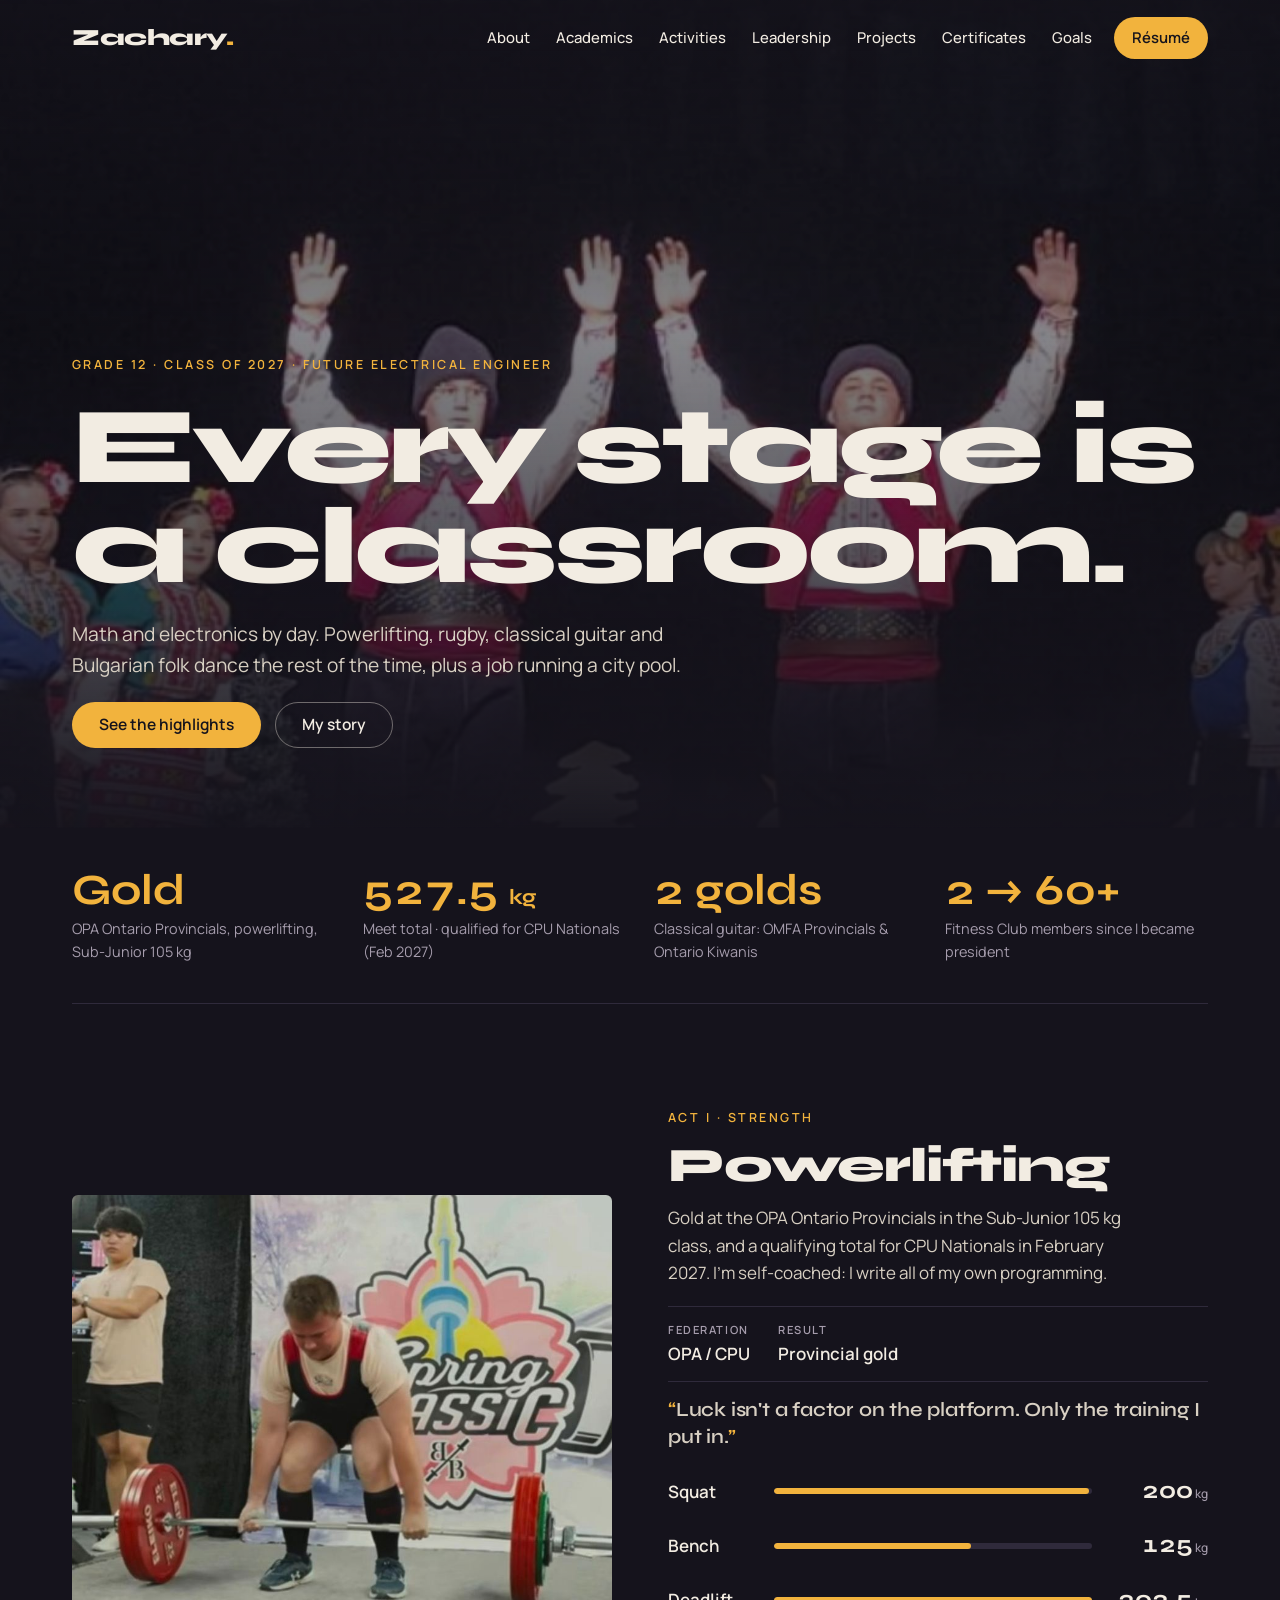
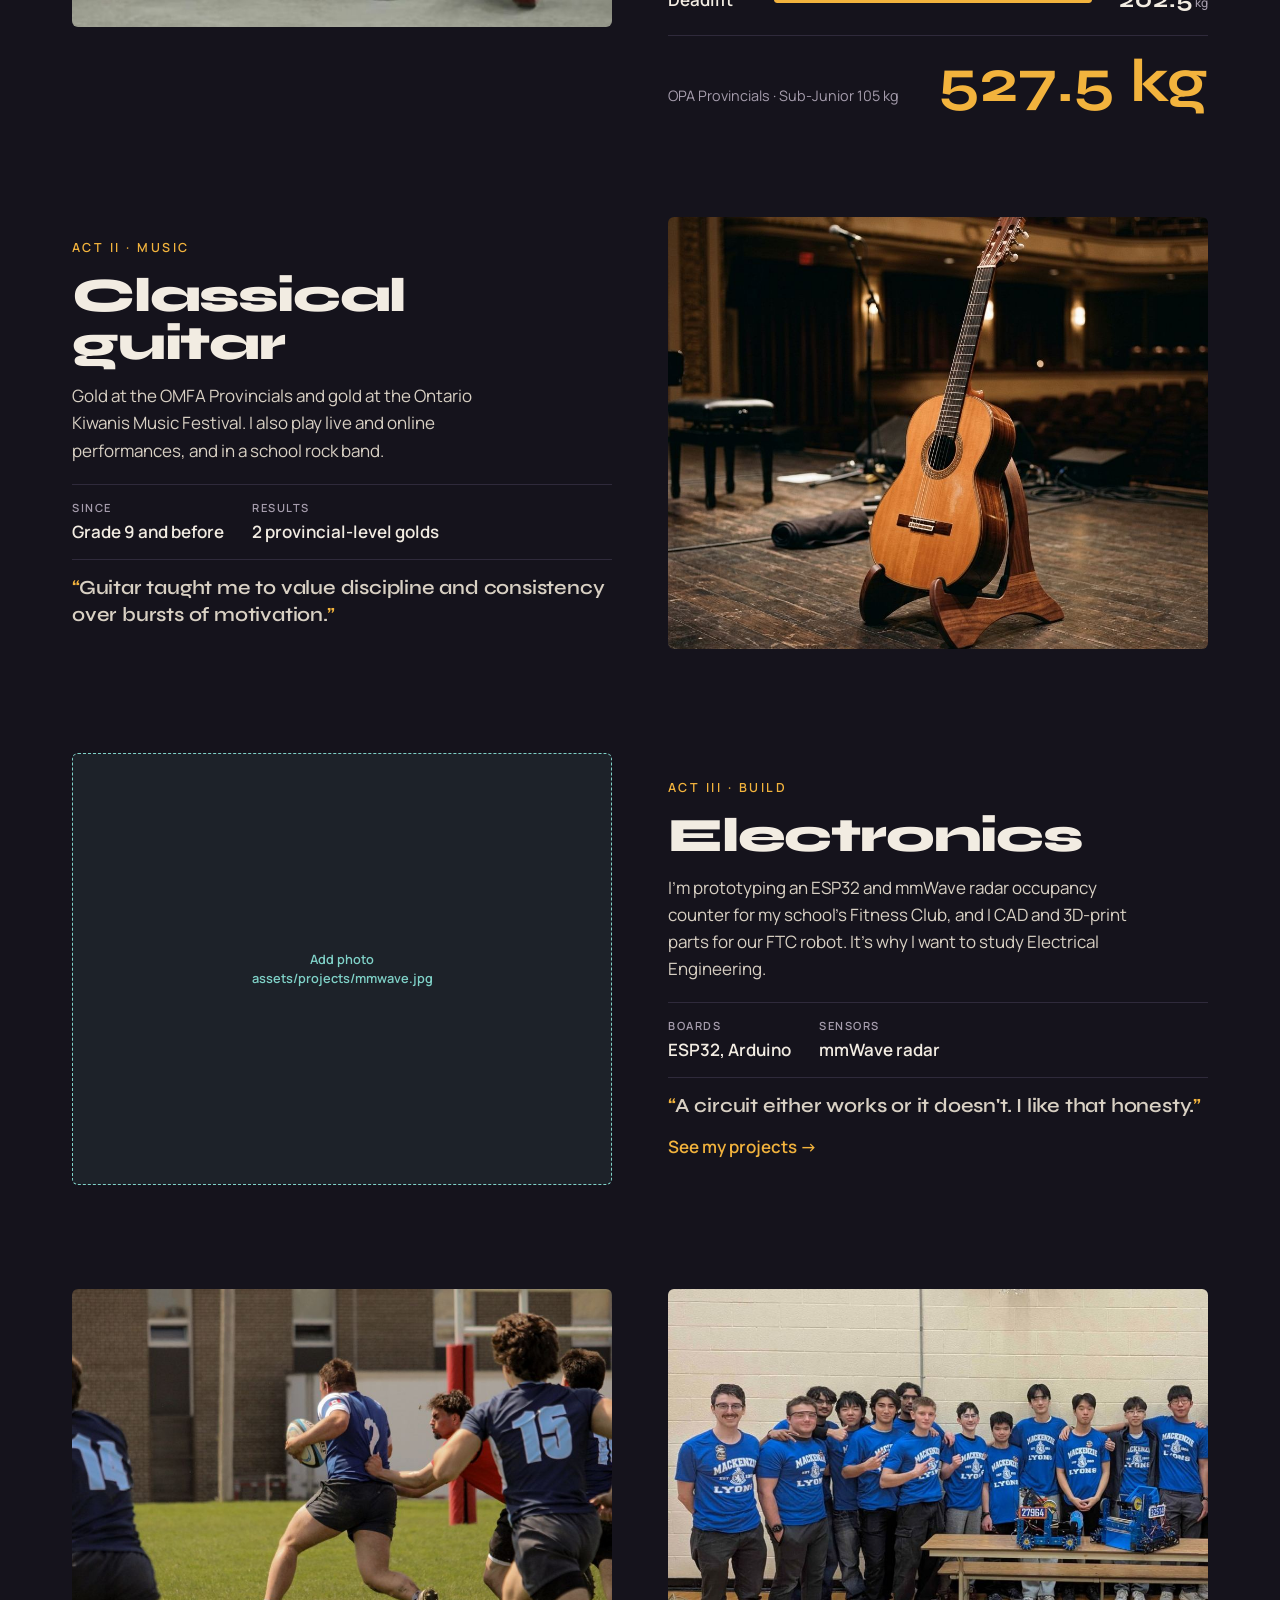
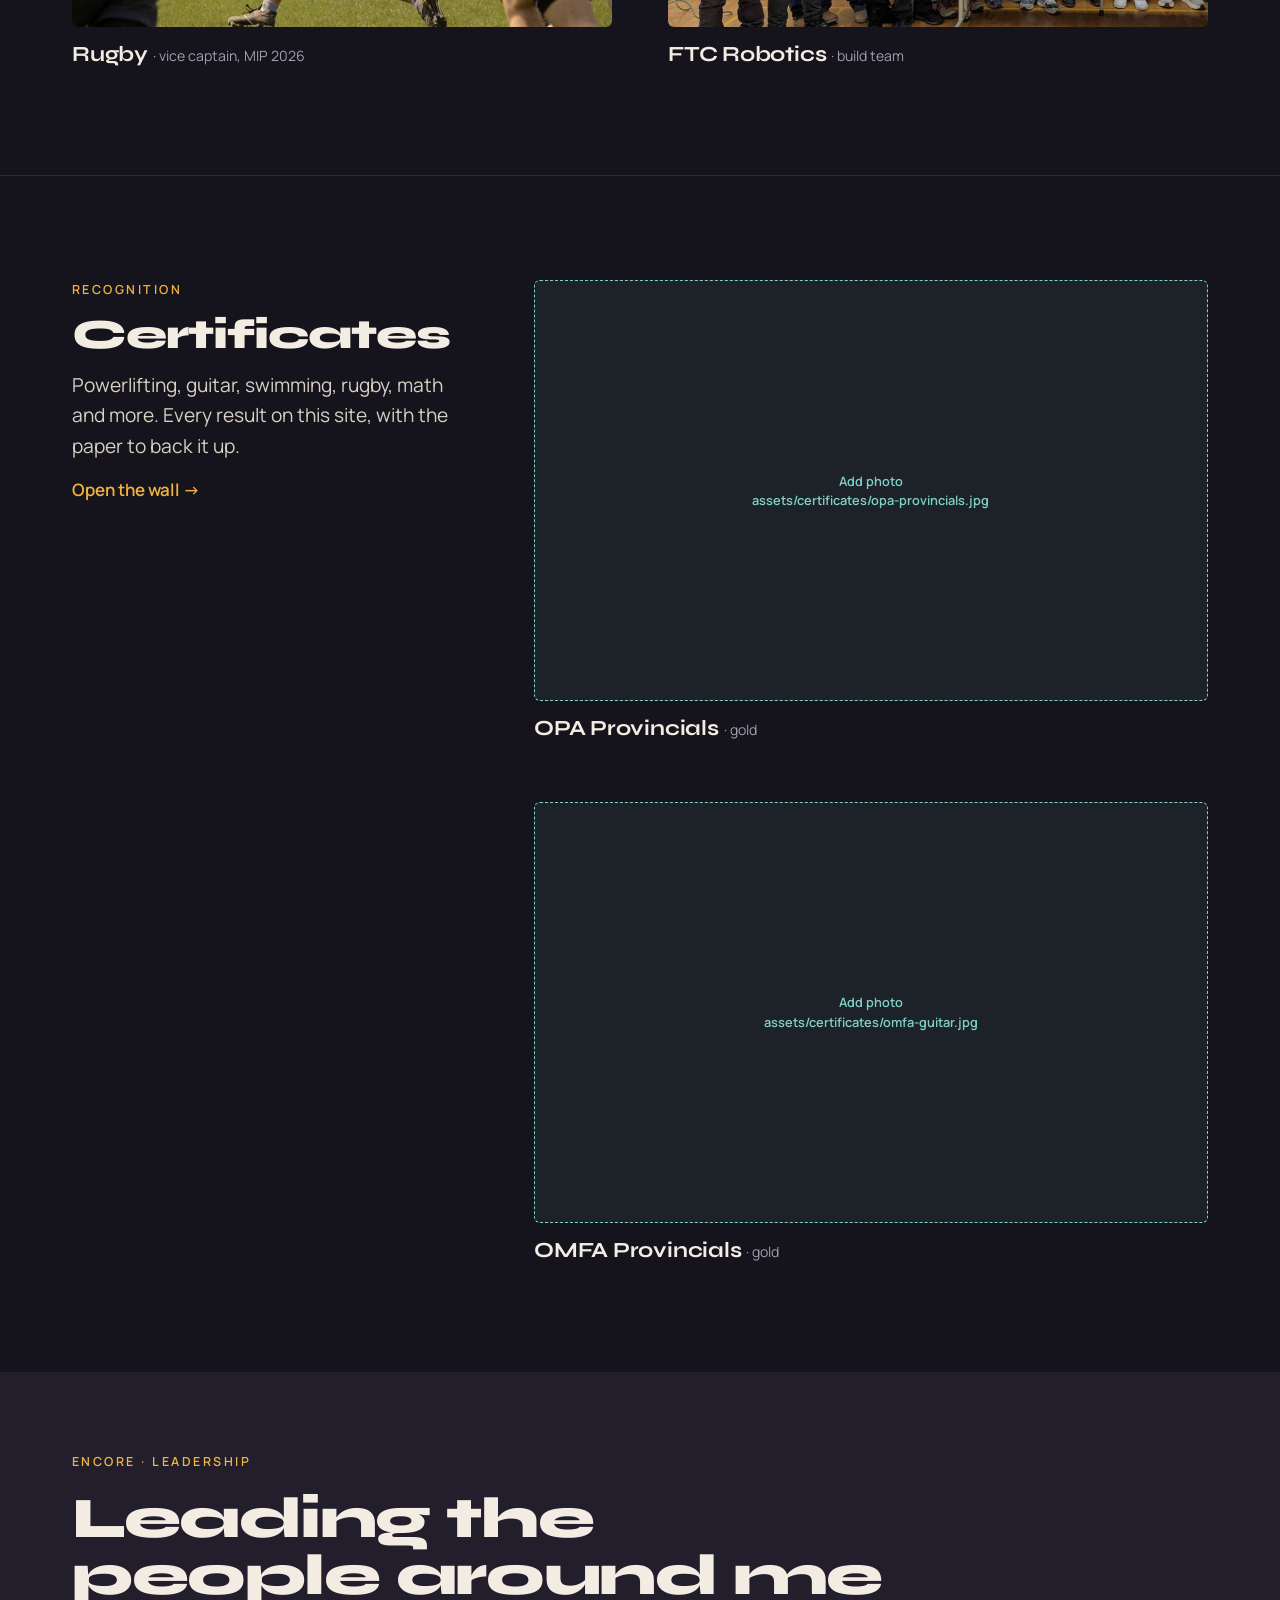
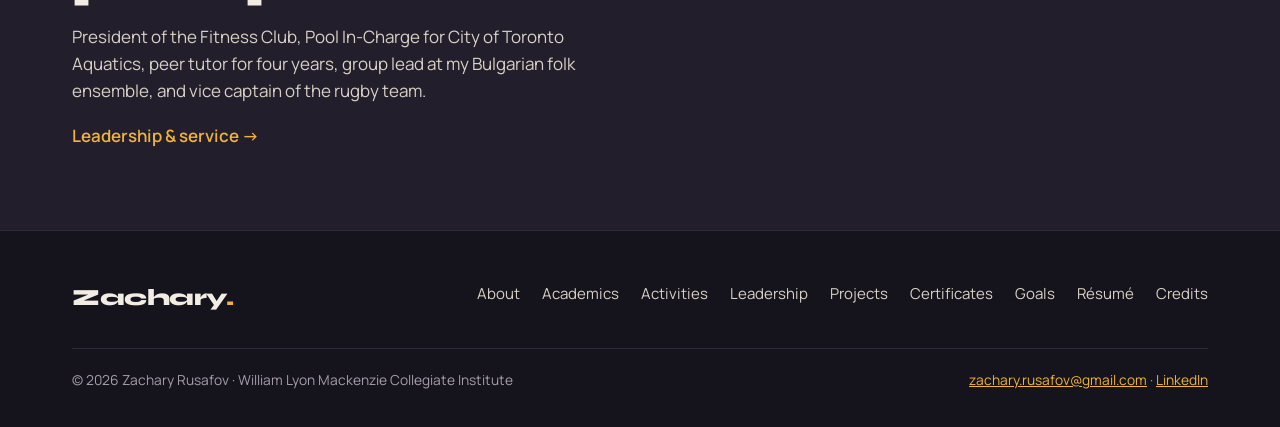
==== index.html @ c76c12f2 "Add name, email and LinkedIn Co-Authored-By: Claude Opus 5.5 <noreply@anthropic.com> Claude-Session:" ====
<!DOCTYPE html>
<html lang="en">
<head>
    <meta charset="UTF-8">
    <meta name="viewport" content="width=device-width, initial-scale=1.0">
    <title>Zachary Rusafov — Portfolio</title>
    <meta name="description" content="Zachary Rusafov: Grade 12 at William Lyon Mackenzie Collegiate Institute, aspiring electrical engineer, provincial powerlifting champion, classical guitarist, Bulgarian folk dancer, rugby vice-captain and Fitness Club president.">
    <meta property="og:title" content="Zachary Rusafov — Portfolio">
    <meta property="og:description" content="Zachary Rusafov: Grade 12 at William Lyon Mackenzie Collegiate Institute, aspiring electrical engineer, provincial powerlifting champion, classical guitarist, Bulgarian folk dancer, rugby vice-captain and Fitness Club president.">
    <meta property="og:image" content="assets/web/dance.jpg">
    <meta name="theme-color" content="#15131c">
    <link rel="icon" href="data:image/svg+xml,%3Csvg xmlns='http://www.w3.org/2000/svg' viewBox='0 0 32 32'%3E%3Crect width='32' height='32' rx='7' fill='%2315131c'/%3E%3Ctext x='16' y='23' font-family='Arial Black,sans-serif' font-size='19' font-weight='900' text-anchor='middle' fill='%23f2b33d'%3EZ%3C/text%3E%3C/svg%3E">
    <link rel="preconnect" href="https://fonts.googleapis.com">
    <link rel="preconnect" href="https://fonts.gstatic.com" crossorigin>
    <link href="https://fonts.googleapis.com/css2?family=Syne:wght@600;700;800&family=Manrope:wght@400;500;600;700&display=swap" rel="stylesheet">
    <link rel="stylesheet" href="style.css">
</head>
<body class="home">
    <a class="skip-link" href="#main">Skip to content</a>

    <header class="site-header">
        <div class="wrap">
            <a href="index.html" class="brand">Zachary<span>.</span></a>
            <button class="menu-btn" type="button" aria-label="Open menu" aria-expanded="false"><span></span></button>
            <nav class="nav" aria-label="Main">
                <a href="about.html">About</a>
                <a href="academics.html">Academics</a>
                <a href="activities.html">Activities</a>
                <a href="service.html">Leadership</a>
                <a href="projects.html">Projects</a>
                <a href="certificates.html">Certificates</a>
                <a href="goals.html">Goals</a>
                <a href="resume.html" class="nav-cta">Résumé</a>
            </nav>
        </div>
    </header>

    <main id="main">
        <section class="stage">
            <img src="assets/web/dance.jpg" alt="Zachary performing Bulgarian folk dance on stage">
            <div class="wrap">
                <span class="kicker">Grade 12 · Class of 2027 · Future electrical engineer</span>
                <h1>Every stage is a classroom.</h1>
                <p class="lede">Math and electronics by day. Powerlifting, rugby, classical guitar and Bulgarian folk dance the rest of the time, plus a job running a city pool.</p>
                <div class="btn-row">
                    <a href="activities.html" class="btn btn-amber">See the highlights</a>
                    <a href="about.html" class="btn btn-line">My story</a>
                </div>
            </div>
        </section>

        <div class="wrap">
            <div class="stats">
                <div class="stat"><b>Gold</b><span>OPA Ontario Provincials, powerlifting, Sub-Junior 105 kg</span></div>
                <div class="stat"><b>527.5 <small>kg</small></b><span>Meet total · qualified for CPU Nationals (Feb 2027)</span></div>
                <div class="stat"><b>2 golds</b><span>Classical guitar: OMFA Provincials &amp; Ontario Kiwanis</span></div>
                <div class="stat"><b>2 → 60+</b><span>Fitness Club members since I became president</span></div>
            </div>
        </div>

        <section class="section">
            <div class="wrap acts">
                <article class="act reveal">
                    <img src="assets/web/powerlifting.jpg" alt="Zachary deadlifting at a powerlifting meet" loading="lazy">
                    <div class="act-text">
                        <span class="kicker">Act I · Strength</span>
                        <h2>Powerlifting</h2>
                        <p>Gold at the OPA Ontario Provincials in the Sub-Junior 105 kg class, and a qualifying total for CPU Nationals in February 2027. I'm self-coached: I write all of my own programming.</p>
                        <dl class="facts"><div><dt>Federation</dt><dd>OPA / CPU</dd></div><div><dt>Result</dt><dd>Provincial gold</dd></div></dl>
                        <p class="quote">Luck isn't a factor on the platform. Only the training I put in.</p>
                        <div class="lifts">
                            <div class="lift"><span>Squat</span><div class="lift-track"><div class="lift-fill" style="--pct:99%"></div></div><b>200<small> kg</small></b></div>
                            <div class="lift"><span>Bench</span><div class="lift-track"><div class="lift-fill" style="--pct:62%"></div></div><b>125<small> kg</small></b></div>
                            <div class="lift"><span>Deadlift</span><div class="lift-track"><div class="lift-fill" style="--pct:100%"></div></div><b>202.5<small> kg</small></b></div>
                            <div class="lift-total"><span class="muted small">OPA Provincials · Sub-Junior 105 kg</span><b>527.5 kg</b></div>
                        </div>
                    </div>
                </article>
                <article class="act flip reveal">
                    <img src="assets/web/music.jpg" alt="Classical guitar under stage lights" loading="lazy">
                    <div class="act-text">
                        <span class="kicker">Act II · Music</span>
                        <h2>Classical guitar</h2>
                        <p>Gold at the OMFA Provincials and gold at the Ontario Kiwanis Music Festival. I also play live and online performances, and in a school rock band.</p>
                        <dl class="facts"><div><dt>Since</dt><dd>Grade 9 and before</dd></div><div><dt>Results</dt><dd>2 provincial-level golds</dd></div></dl>
                        <p class="quote">Guitar taught me to value discipline and consistency over bursts of motivation.</p>
                    </div>
                </article>
                <article class="act reveal">
                    <div class="slot " data-file="assets/projects/mmwave.jpg"><img src="assets/projects/mmwave.jpg" alt="ESP32 and mmWave occupancy counter prototype" loading="lazy" onerror="this.parentNode.classList.add('empty')"></div>
                    <div class="act-text">
                        <span class="kicker">Act III · Build</span>
                        <h2>Electronics</h2>
                        <p>I'm prototyping an ESP32 and mmWave radar occupancy counter for my school's Fitness Club, and I CAD and 3D-print parts for our FTC robot. It's why I want to study Electrical Engineering.</p>
                        <dl class="facts"><div><dt>Boards</dt><dd>ESP32, Arduino</dd></div><div><dt>Sensors</dt><dd>mmWave radar</dd></div></dl>
                        <p class="quote">A circuit either works or it doesn't. I like that honesty.</p>
                        <a class="link-arrow" href="projects.html">See my projects</a>
                    </div>
                </article>
                <div class="grid cols-2 reveal">
                    <a class="tile" href="activities.html#rugby"><img src="assets/web/rugby.jpg" alt="Zachary carrying the ball in a rugby match" loading="lazy"><span class="cap">Rugby <small>· vice captain, MIP 2026</small></span></a>
                    <a class="tile" href="activities.html#robotics"><img src="assets/web/robotics.jpg" alt="The Mackenzie Lyons robotics team" loading="lazy"><span class="cap">FTC Robotics <small>· build team</small></span></a>
                </div>
            </div>
        </section>

        <section class="section ruled">
            <div class="wrap split">
                <div class="head reveal" style="margin:0">
                    <span class="kicker">Recognition</span>
                    <h2>Certificates</h2>
                    <p class="lede">Powerlifting, guitar, swimming, rugby, math and more. Every result on this site, with the paper to back it up.</p>
                    <a class="link-arrow" href="certificates.html">Open the wall</a>
                </div>
                <div class="grid cols-2 reveal">
                    <a class="tile" href="certificates.html"><div class="slot " data-file="assets/certificates/opa-provincials.jpg"><img src="assets/certificates/opa-provincials.jpg" alt="OPA Ontario Provincials gold certificate" loading="lazy" onerror="this.parentNode.classList.add('empty')"></div><span class="cap">OPA Provincials <small>· gold</small></span></a>
                    <a class="tile" href="certificates.html"><div class="slot " data-file="assets/certificates/omfa-guitar.jpg"><img src="assets/certificates/omfa-guitar.jpg" alt="OMFA provincial gold certificate" loading="lazy" onerror="this.parentNode.classList.add('empty')"></div><span class="cap">OMFA Provincials <small>· gold</small></span></a>
                </div>
            </div>
        </section>

        <section class="encore">
            <div class="wrap reveal">
                <span class="kicker">Encore · Leadership</span>
                <h2>Leading the people around me</h2>
                <p>President of the Fitness Club, Pool In-Charge for City of Toronto Aquatics, peer tutor for four years,
                    group lead at my Bulgarian folk ensemble, and vice captain of the rugby team.</p>
                <a class="link-arrow" href="service.html">Leadership &amp; service</a>
            </div>
        </section>

    </main>

    <footer class="site-footer">
        <div class="wrap">
            <div class="foot-top">
                <a href="index.html" class="brand">Zachary<span>.</span></a>
                <ul class="foot-links">
                    <li><a href="about.html">About</a></li>
                    <li><a href="academics.html">Academics</a></li>
                    <li><a href="activities.html">Activities</a></li>
                    <li><a href="service.html">Leadership</a></li>
                    <li><a href="projects.html">Projects</a></li>
                    <li><a href="certificates.html">Certificates</a></li>
                    <li><a href="goals.html">Goals</a></li>
                    <li><a href="resume.html">Résumé</a></li>
                    <li><a href="bibliography.html">Credits</a></li>
                </ul>
            </div>
            <div class="foot-bottom">
                <span>&copy; 2026 Zachary Rusafov · William Lyon Mackenzie Collegiate Institute</span>
                <span><a href="mailto:zachary.rusafov@gmail.com">zachary.rusafov@gmail.com</a> · <a href="https://www.linkedin.com/in/zachary-rusafov/" target="_blank" rel="noopener">LinkedIn</a></span>
            </div>
        </div>
    </footer>

    <script src="script.js"></script>
</body>
</html>
---- style.css ----
/* ==========================================================================
   Zachary — Portfolio · "Stage Light"
   One stylesheet for every page. Colours and fonts live in the first block.
   ========================================================================== */

:root {
    --bg: #15131c;
    --bg-2: #1b1824;
    --panel: #221e2c;
    --line: #2f2a3b;
    --fg: #f2ece2;
    --fg-2: #d8d0c3;
    --muted: #a69dad;
    --amber: #f2b33d;
    --amber-hi: #ffd27a;
    --todo: #7fd1c7;            /* placeholders: a colour the design never uses elsewhere */
    --todo-bg: rgba(127, 209, 199, .08);

    --display: 'Syne', 'Arial Black', system-ui, sans-serif;
    --body: 'Manrope', system-ui, -apple-system, 'Segoe UI', sans-serif;

    --wrap: 1200px;
    --gutter: clamp(16px, 4vw, 32px);
    --radius: 6px;
    color-scheme: dark;
}

/* ---------- Base ---------- */
*, *::before, *::after { box-sizing: border-box; }
* { margin: 0; }
html { scroll-behavior: smooth; scroll-padding-top: 90px; -webkit-text-size-adjust: 100%; }
body {
    font-family: var(--body);
    font-size: 17px;
    line-height: 1.6;
    color: var(--fg);
    background: var(--bg);
    overflow-x: hidden;
    -webkit-font-smoothing: antialiased;
}
img { max-width: 100%; display: block; }
a { color: var(--amber); }
a:hover { color: var(--amber-hi); }
p + p { margin-top: 1em; }
strong { font-weight: 600; color: var(--fg); }
::selection { background: var(--amber); color: var(--bg); }
:focus-visible { outline: 2px solid var(--amber); outline-offset: 3px; border-radius: 4px; }

.skip-link { position: absolute; left: -999px; top: 8px; z-index: 100; background: var(--amber); color: var(--bg); padding: 8px 14px; border-radius: 999px; }
.skip-link:focus { left: 8px; }

/* ---------- Type ---------- */
h1, h2, h3 { font-family: var(--display); font-weight: 800; line-height: 1; letter-spacing: -0.025em; text-wrap: balance; }
h1 { font-size: clamp(3.2rem, 8.5vw, 7.6rem); line-height: .92; letter-spacing: -0.035em; }
h2 { font-size: clamp(1.9rem, 3.4vw, 2.6rem); }
h3 { font-size: clamp(1.6rem, 2.6vw, 2rem); }
h4 { font-size: 1.05rem; font-weight: 600; }

.kicker { font-size: .78rem; font-weight: 600; letter-spacing: .2em; text-transform: uppercase; color: var(--amber); }
.lede { font-size: clamp(1.08rem, 1.5vw, 1.22rem); color: var(--fg-2); max-width: 54ch; }
.muted { color: var(--muted); }
.small { font-size: .9rem; }

/* ---------- Layout ---------- */
.wrap { max-width: var(--wrap); margin: 0 auto; padding-left: var(--gutter); padding-right: var(--gutter); }
.section { padding-block: clamp(64px, 9vw, 104px); }
.section.alt { background: var(--panel); }
.section.ruled { border-top: 1px solid var(--line); }
.head { display: grid; gap: 14px; margin-bottom: clamp(32px, 5vw, 52px); max-width: 760px; }
.grid { display: grid; gap: 24px; }
.cols-2 { grid-template-columns: repeat(auto-fit, minmax(min(100%, 320px), 1fr)); gap: clamp(32px, 5vw, 56px); }
.cols-3 { grid-template-columns: repeat(auto-fit, minmax(min(100%, 260px), 1fr)); }
.cols-4 { grid-template-columns: repeat(auto-fit, minmax(min(100%, 220px), 1fr)); }
.grid > *, .split > * { min-width: 0; }
.split { display: grid; grid-template-columns: 4fr 7fr; gap: clamp(32px, 6vw, 80px); align-items: start; }
.sticky { position: sticky; top: 110px; }
@media (max-width: 860px) {
    .split { grid-template-columns: 1fr; }
    .sticky { position: static; }
}

/* ---------- Header ---------- */
.site-header { position: sticky; top: 0; z-index: 50; background: rgba(21, 19, 28, .82); backdrop-filter: blur(14px); -webkit-backdrop-filter: blur(14px); border-bottom: 1px solid transparent; transition: border-color .3s, background .3s; }
.site-header.scrolled { border-bottom-color: var(--line); }
.home .site-header { position: fixed; left: 0; right: 0; background: transparent; backdrop-filter: none; -webkit-backdrop-filter: none; }
.home .site-header.scrolled { background: rgba(21, 19, 28, .9); backdrop-filter: blur(14px); -webkit-backdrop-filter: blur(14px); }
.site-header .wrap { display: flex; align-items: center; justify-content: space-between; height: 76px; gap: 24px; }
.brand { font-family: var(--display); font-weight: 800; font-size: 1.45rem; color: var(--fg); text-decoration: none; letter-spacing: -0.02em; }
.brand span { color: var(--amber); }
.brand:hover { color: var(--fg); }

.nav { display: flex; align-items: center; gap: 2px; }
.nav a { color: var(--fg); text-decoration: none; font-size: .93rem; font-weight: 500; padding: 8px 12px; border-radius: 999px; transition: color .2s, background .2s; }
.nav a:hover { color: var(--amber-hi); }
.nav a.active { color: var(--amber); }
.nav a.nav-cta { background: var(--amber); color: var(--bg); font-weight: 600; margin-left: 8px; padding: 9px 18px; }
.nav a.nav-cta:hover { background: var(--amber-hi); color: var(--bg); }

.menu-btn { display: none; width: 44px; height: 44px; border-radius: 50%; border: 1px solid var(--line); background: var(--panel); color: var(--fg); cursor: pointer; align-items: center; justify-content: center; }
.menu-btn span, .menu-btn span::before, .menu-btn span::after { display: block; width: 18px; height: 1.5px; background: currentColor; position: relative; transition: transform .25s, background .25s; }
.menu-btn span::before, .menu-btn span::after { content: ''; position: absolute; left: 0; }
.menu-btn span::before { top: -6px; }
.menu-btn span::after { top: 6px; }
.menu-open .menu-btn span { background: transparent; }
.menu-open .menu-btn span::before { transform: translateY(6px) rotate(45deg); }
.menu-open .menu-btn span::after { transform: translateY(-6px) rotate(-45deg); }

@media (max-width: 1060px) {
    .menu-btn { display: inline-flex; }
    .nav { position: fixed; inset: 76px 0 auto 0; flex-direction: column; align-items: stretch; gap: 2px; background: var(--bg); border-bottom: 1px solid var(--line); padding: 12px var(--gutter) 22px; opacity: 0; transform: translateY(-8px); pointer-events: none; transition: opacity .2s, transform .2s; }
    .menu-open .nav { opacity: 1; transform: none; pointer-events: auto; }
    .nav a { padding: 12px 14px; font-size: 1.05rem; }
    .nav a.nav-cta { margin: 10px 0 0; text-align: center; }
}

/* ---------- Buttons ---------- */
.btn { display: inline-flex; align-items: center; gap: .5em; padding: 14px 26px; border-radius: 999px; font: 600 .97rem/1 var(--body); text-decoration: none; cursor: pointer; border: 1px solid transparent; transition: background .2s, color .2s, border-color .2s, transform .2s; }
.btn:hover { transform: translateY(-2px); }
.btn-amber { background: var(--amber); color: var(--bg); }
.btn-amber:hover { background: var(--amber-hi); color: var(--bg); }
.btn-line { border-color: rgba(242, 236, 226, .4); color: var(--fg); background: transparent; }
.btn-line:hover { border-color: var(--fg); color: var(--fg); }
.btn-row { display: flex; flex-wrap: wrap; gap: 14px; }
.link-arrow { font-weight: 600; text-decoration: none; }
.link-arrow::after { content: ' →'; transition: margin .2s; }
.link-arrow:hover::after { margin-left: 4px; }

/* ---------- Hero (home: full-bleed photo) ---------- */
.stage { position: relative; min-height: min(92vh, 860px); display: flex; overflow: hidden; isolation: isolate; }
.stage > img { position: absolute; inset: 0; width: 100%; height: 100%; object-fit: cover; object-position: center 30%; opacity: .55; z-index: -2; animation: lights-up 2.2s ease-out both; }
.stage::after { content: ''; position: absolute; inset: 0; z-index: -1; background: linear-gradient(180deg, rgba(21,19,28,.65) 0%, rgba(21,19,28,.1) 40%, rgba(21,19,28,.97) 100%); }
.stage .wrap { margin-top: auto; width: 100%; padding-bottom: clamp(48px, 8vw, 80px); padding-top: 140px; display: grid; gap: 22px; }
.stage h1 { max-width: 11ch; }
@keyframes lights-up { from { opacity: 0; transform: scale(1.04); } to { opacity: .55; transform: none; } }

/* ---------- Page banner (inner pages) ---------- */
.banner { position: relative; overflow: hidden; isolation: isolate; border-bottom: 1px solid var(--line); }
.banner > img { position: absolute; inset: 0; width: 100%; height: 100%; object-fit: cover; opacity: .32; z-index: -2; }
.banner::after { content: ''; position: absolute; inset: 0; z-index: -1; background: linear-gradient(180deg, rgba(21,19,28,.4), rgba(21,19,28,.96)); }
.banner .wrap { padding-block: clamp(80px, 12vw, 150px) clamp(44px, 6vw, 64px); display: grid; gap: 18px; }
.banner h1 { font-size: clamp(3rem, 7vw, 5.8rem); max-width: 14ch; }

/* ---------- Stats ---------- */
.stats { display: grid; grid-template-columns: repeat(auto-fit, minmax(min(100%, 210px), 1fr)); gap: 28px; padding-block: 40px; border-bottom: 1px solid var(--line); }
.stat { display: grid; gap: 4px; align-content: start; }
.stat b { font-family: var(--display); font-weight: 700; font-size: clamp(2.2rem, 3.6vw, 2.7rem); line-height: 1.05; color: var(--amber); font-variant-numeric: tabular-nums; }
.stat b small { font-size: .5em; }
.stat span { font-size: .9rem; color: var(--muted); }

/* ---------- Acts: alternating photo + text ---------- */
.acts { display: grid; gap: clamp(64px, 9vw, 104px); }
.act { display: grid; grid-template-columns: repeat(auto-fit, minmax(min(100%, 320px), 1fr)); gap: clamp(28px, 5vw, 56px); align-items: center; }
.act > * { min-width: 0; }
.act.flip > :first-child { order: 2; }
@media (max-width: 720px) { .act.flip > :first-child { order: 0; } }
.act img { width: 100%; aspect-ratio: 5 / 4; object-fit: cover; border-radius: var(--radius); }
.act-text { display: grid; gap: 14px; }
.act-text h2 { font-size: clamp(2rem, 3.8vw, 3rem); }
.act-text p { color: var(--fg-2); max-width: 46ch; }

.facts { display: flex; flex-wrap: wrap; gap: 8px 28px; padding-block: 14px; border-top: 1px solid var(--line); border-bottom: 1px solid var(--line); margin-top: 6px; }
.facts div { display: grid; gap: 1px; }
.facts dt { font-size: .7rem; font-weight: 600; letter-spacing: .14em; text-transform: uppercase; color: var(--muted); }
.facts dd { margin: 0; font-weight: 600; }
.quote { font-family: var(--display); font-weight: 600; font-size: 1.25rem; line-height: 1.35; color: var(--fg); letter-spacing: -0.01em; }
.quote::before { content: '“'; color: var(--amber); }
.quote::after { content: '”'; color: var(--amber); }

/* ---------- Photo tiles ---------- */
.tile { margin: 0; display: grid; gap: 10px; text-decoration: none; color: var(--fg); }
.tile img { width: 100%; aspect-ratio: 16 / 10; object-fit: cover; border-radius: var(--radius); transition: transform .5s ease, opacity .3s; }
.tile:hover img { opacity: .85; }
.tile figcaption, .tile .cap { font-family: var(--display); font-weight: 700; font-size: 1.35rem; letter-spacing: -0.01em; }
.tile .cap small, .tile figcaption small { font-family: var(--body); font-weight: 400; font-size: .88rem; color: var(--muted); letter-spacing: 0; }

/* ---------- Cards / panels ---------- */
.card { background: var(--bg-2); border: 1px solid var(--line); border-radius: 10px; padding: 28px; display: grid; gap: 12px; align-content: start; }
.alt .card { background: var(--bg); }
.card p { color: var(--fg-2); }
.card h3 { font-size: 1.6rem; }
a.card { text-decoration: none; color: var(--fg); transition: border-color .25s, transform .25s; }
a.card:hover { border-color: var(--amber); transform: translateY(-3px); }

/* ---------- Lists ---------- */
.rows { list-style: none; padding: 0; border-top: 1px solid var(--line); }
.rows li { display: grid; grid-template-columns: 1fr auto; gap: 6px 24px; padding: 22px 0; border-bottom: 1px solid var(--line); }
.rows h4 { font-family: var(--display); font-weight: 700; font-size: 1.3rem; letter-spacing: -0.01em; }
.rows p { color: var(--fg-2); font-size: .97rem; grid-column: 1; }
.rows .tag { font-size: .72rem; font-weight: 600; letter-spacing: .14em; text-transform: uppercase; color: var(--amber); white-space: nowrap; padding-top: 6px; grid-row: 1; grid-column: 2; }
@media (max-width: 560px) { .rows li { grid-template-columns: 1fr; } .rows .tag { grid-column: 1; grid-row: auto; padding-top: 0; } }

.timeline { list-style: none; padding: 0; display: grid; gap: 34px; border-left: 1px solid var(--line); }
.timeline li { position: relative; padding-left: 30px; display: grid; gap: 4px; }
.timeline li::before { content: ''; position: absolute; left: -6px; top: 7px; width: 11px; height: 11px; border-radius: 50%; background: var(--amber); box-shadow: 0 0 0 5px rgba(242, 179, 61, .15); }
.timeline h4 { font-family: var(--display); font-weight: 700; font-size: 1.45rem; letter-spacing: -0.01em; }
.timeline p { color: var(--fg-2); }

.values { display: grid; grid-template-columns: repeat(auto-fit, minmax(min(100%, 280px), 1fr)); border-top: 1px solid var(--line); }
.value { padding: 28px 28px 28px 0; border-bottom: 1px solid var(--line); display: grid; gap: 8px; }
.value h3 { font-size: 1.7rem; color: var(--amber); }
.value p { color: var(--fg-2); font-size: .98rem; }

/* ---------- Powerlifting bars ---------- */
.lifts { display: grid; gap: 16px; margin-top: 8px; }
.lift { display: grid; grid-template-columns: 90px 1fr 100px; gap: 16px; align-items: center; }
.lift span:first-child { font-weight: 600; }
.lift-track { height: 6px; background: var(--line); border-radius: 999px; overflow: hidden; }
.lift-fill { height: 100%; background: var(--amber); border-radius: inherit; width: var(--pct); transform-origin: left; animation: fill 1.6s cubic-bezier(.2, .8, .2, 1) both; animation-delay: .3s; }
@keyframes fill { from { transform: scaleX(0); } to { transform: scaleX(1); } }
.lift b { font-family: var(--display); font-size: 1.5rem; text-align: right; font-variant-numeric: tabular-nums; }
.lift b small { font-family: var(--body); font-size: .75rem; color: var(--muted); font-weight: 500; }
.lift-total { display: flex; justify-content: space-between; align-items: baseline; flex-wrap: wrap; gap: 8px; padding-top: 16px; border-top: 1px solid var(--line); }
.lift-total b { font-family: var(--display); font-size: clamp(2.8rem, 6vw, 3.8rem); color: var(--amber); line-height: 1; }
@media (max-width: 480px) { .lift { grid-template-columns: 70px 1fr 80px; } .lift b { font-size: 1.2rem; } }

/* ---------- Tables ---------- */
.table-wrap { overflow-x: auto; border: 1px solid var(--line); border-radius: 10px; }
table { width: 100%; border-collapse: collapse; font-size: .96rem; }
th, td { text-align: left; padding: 15px 18px; border-bottom: 1px solid var(--line); vertical-align: top; }
th { font-size: .7rem; letter-spacing: .14em; text-transform: uppercase; color: var(--muted); font-weight: 600; background: var(--bg-2); }
tr:last-child td { border-bottom: 0; }
td.num { white-space: nowrap; font-variant-numeric: tabular-nums; }
tfoot td { font-weight: 600; background: var(--bg-2); }

/* ---------- Photo slots: show a placeholder until the photo file exists ---------- */
.slot { position: relative; border-radius: var(--radius); overflow: hidden; background: var(--bg-2); }
.slot img { width: 100%; height: 100%; object-fit: cover; }
.slot.empty { border: 1.5px dashed var(--todo); background: var(--todo-bg); display: grid; place-items: center; text-align: center; padding: 18px; }
.slot.empty img { display: none; }
.slot.empty::after { content: 'Add photo\A' attr(data-file); white-space: pre-line; font-size: .8rem; line-height: 1.5; color: var(--todo); font-weight: 600; word-break: break-all; }

/* ---------- Certificates ---------- */
.filters { display: flex; flex-wrap: wrap; gap: 8px; margin-bottom: 32px; }
.filters button { font: 600 .9rem var(--body); color: var(--fg-2); background: transparent; border: 1px solid var(--line); border-radius: 999px; padding: 10px 18px; cursor: pointer; min-height: 44px; transition: border-color .2s, color .2s, background .2s; }
.filters button:hover { border-color: var(--fg-2); color: var(--fg); }
.filters button[aria-pressed="true"] { background: var(--amber); border-color: var(--amber); color: var(--bg); }
.certs { display: grid; grid-template-columns: repeat(auto-fill, minmax(min(100%, 250px), 1fr)); gap: 24px; }
.cert { margin: 0; display: grid; gap: 12px; align-content: start; }
.cert[hidden] { display: none; }
.cert .slot { aspect-ratio: 4 / 3; }
.cert button.view { all: unset; display: block; cursor: zoom-in; border-radius: var(--radius); }
.cert button.view:focus-visible { outline: 2px solid var(--amber); outline-offset: 3px; }
.cert .slot.empty + * , .cert .empty { cursor: default; }
.cert figcaption { display: grid; gap: 2px; }
.cert .cat { font-size: .7rem; font-weight: 600; letter-spacing: .14em; text-transform: uppercase; color: var(--amber); }
.cert h3 { font-size: 1.2rem; letter-spacing: -0.01em; line-height: 1.2; }
.cert p { font-size: .9rem; color: var(--muted); }

.lightbox { border: 0; padding: 0; background: transparent; max-width: min(92vw, 1100px); max-height: 90vh; }
.lightbox::backdrop { background: rgba(10, 9, 14, .88); }
.lightbox img { max-height: 82vh; width: auto; margin: 0 auto; border-radius: var(--radius); }
.lightbox p { text-align: center; color: var(--fg); padding-top: 12px; }
.lightbox .close { position: fixed; top: 16px; right: 16px; width: 48px; height: 48px; border-radius: 50%; border: 1px solid var(--line); background: var(--panel); color: var(--fg); font-size: 1.4rem; cursor: pointer; }

/* ---------- Projects ---------- */
.project { display: grid; grid-template-columns: repeat(auto-fit, minmax(min(100%, 320px), 1fr)); gap: clamp(28px, 5vw, 56px); align-items: center; }
.project + .project { margin-top: clamp(56px, 8vw, 88px); }
.project .slot { aspect-ratio: 5 / 4; }
.chips { display: flex; flex-wrap: wrap; gap: 8px; }
.chip { font-size: .8rem; font-weight: 600; padding: 6px 12px; border-radius: 999px; border: 1px solid var(--line); color: var(--fg-2); }

/* ---------- Encore band ---------- */
.encore { background: var(--panel); }
.encore .wrap { padding-block: clamp(56px, 8vw, 80px); display: grid; gap: 18px; justify-items: start; }
.encore h2 { max-width: 16ch; font-size: clamp(2.4rem, 5vw, 3.6rem); }
.encore p { color: var(--fg-2); max-width: 56ch; }

/* ---------- Placeholders (to fill in before sending) ---------- */
.todo { color: var(--todo); background: var(--todo-bg); border: 1px dashed var(--todo); border-radius: 6px; padding: 0 6px; font-style: normal; }
div.todo, p.todo { display: block; padding: 14px 16px; }
p.todo::before, div.todo::before { content: 'TO FILL IN: '; font-weight: 700; font-size: .72rem; letter-spacing: .1em; }

/* ---------- Footer ---------- */
.site-footer { border-top: 1px solid var(--line); }
.site-footer .wrap { padding-block: 48px 36px; display: grid; gap: 32px; }
.foot-top { display: flex; flex-wrap: wrap; justify-content: space-between; gap: 28px; }
.foot-links { display: flex; flex-wrap: wrap; gap: 8px 22px; list-style: none; padding: 0; }
.foot-links a { color: var(--fg-2); text-decoration: none; font-size: .94rem; }
.foot-links a:hover { color: var(--amber); }
.foot-bottom { display: flex; flex-wrap: wrap; justify-content: space-between; gap: 12px; font-size: .86rem; color: var(--muted); padding-top: 20px; border-top: 1px solid var(--line); }

/* ---------- Résumé ---------- */
.resume { background: var(--bg-2); border: 1px solid var(--line); border-radius: 10px; padding: clamp(28px, 6vw, 60px); max-width: 880px; margin: 0 auto; }
.resume header { display: flex; flex-wrap: wrap; justify-content: space-between; align-items: end; gap: 16px; padding-bottom: 18px; border-bottom: 2px solid var(--amber); }
.resume header h1 { font-size: clamp(2.4rem, 6vw, 3.4rem); }
.resume section { display: grid; grid-template-columns: 150px 1fr; gap: 20px; padding-block: 18px; border-bottom: 1px solid var(--line); }
.resume section:last-child { border-bottom: 0; }
.resume h2 { font-family: var(--body); font-size: .72rem; font-weight: 700; letter-spacing: .16em; text-transform: uppercase; color: var(--amber); padding-top: 4px; }
.resume .item + .item { margin-top: 12px; }
.resume .item-head { display: flex; flex-wrap: wrap; justify-content: space-between; gap: 4px 12px; }
.resume .item-head span { color: var(--muted); font-size: .88rem; }
.resume .item p { color: var(--fg-2); font-size: .94rem; }
@media (max-width: 620px) { .resume section { grid-template-columns: 1fr; gap: 6px; } }

/* ---------- Scroll reveal (content is visible without JS) ---------- */
.js .reveal { opacity: 0; transform: translateY(20px); transition: opacity .9s ease, transform .9s cubic-bezier(.2, .8, .2, 1); }
.js .reveal.in { opacity: 1; transform: none; }

@media (prefers-reduced-motion: reduce) {
    html { scroll-behavior: auto; }
    *, *::before, *::after { animation: none !important; transition: none !important; }
    .js .reveal { opacity: 1; transform: none; }
    .stage > img { opacity: .55; }
}

/* ---------- Print (for the résumé) ---------- */
@media print {
    :root { --bg: #fff; --bg-2: #fff; --panel: #fff; --line: #ccc; --fg: #000; --fg-2: #222; --muted: #555; --amber: #8a5a00; --todo: #000; --todo-bg: none; }
    body { font-size: 11pt; }
    .site-header, .site-footer, .no-print { display: none !important; }
    .section { padding: 0; }
    .resume { border: 0; padding: 0; max-width: none; }
    .resume section { break-inside: avoid; padding-block: 10px; }
    .js .reveal { opacity: 1; transform: none; }
    .todo { border: 0; }
}

/* Photo slots inside tiles and acts take the same shape as photos */
.tile .slot { aspect-ratio: 16 / 10; }
.act .slot { aspect-ratio: 5 / 4; }

/* Keep long headings inside narrow screens */

.banner .wrap > *, .stage .wrap > *, .head > * { min-width: 0; }
@media (max-width: 480px) {
    h1, .banner h1 { font-size: 2.35rem; }
    h2, .act-text h2, .encore h2 { font-size: 1.8rem; }
    h3 { font-size: 1.4rem; }
}
.card .slot { aspect-ratio: 16 / 10; }
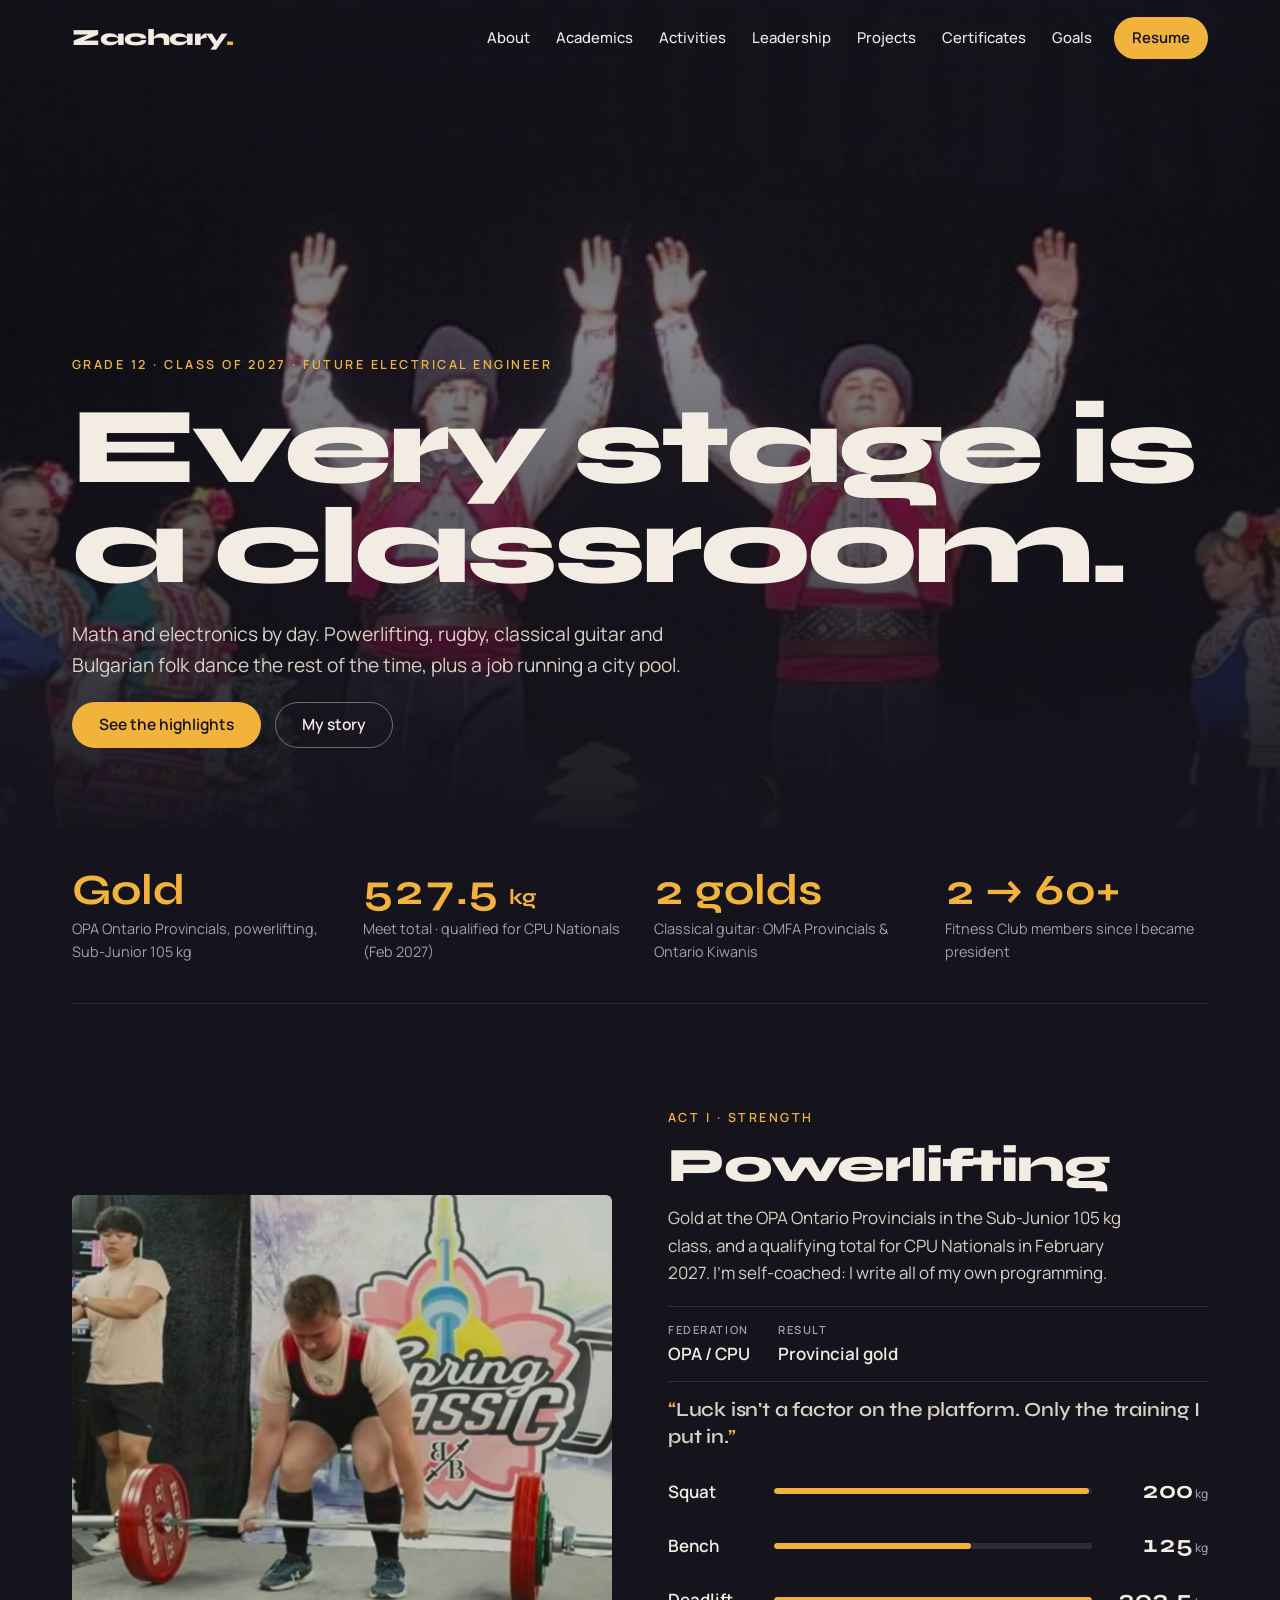
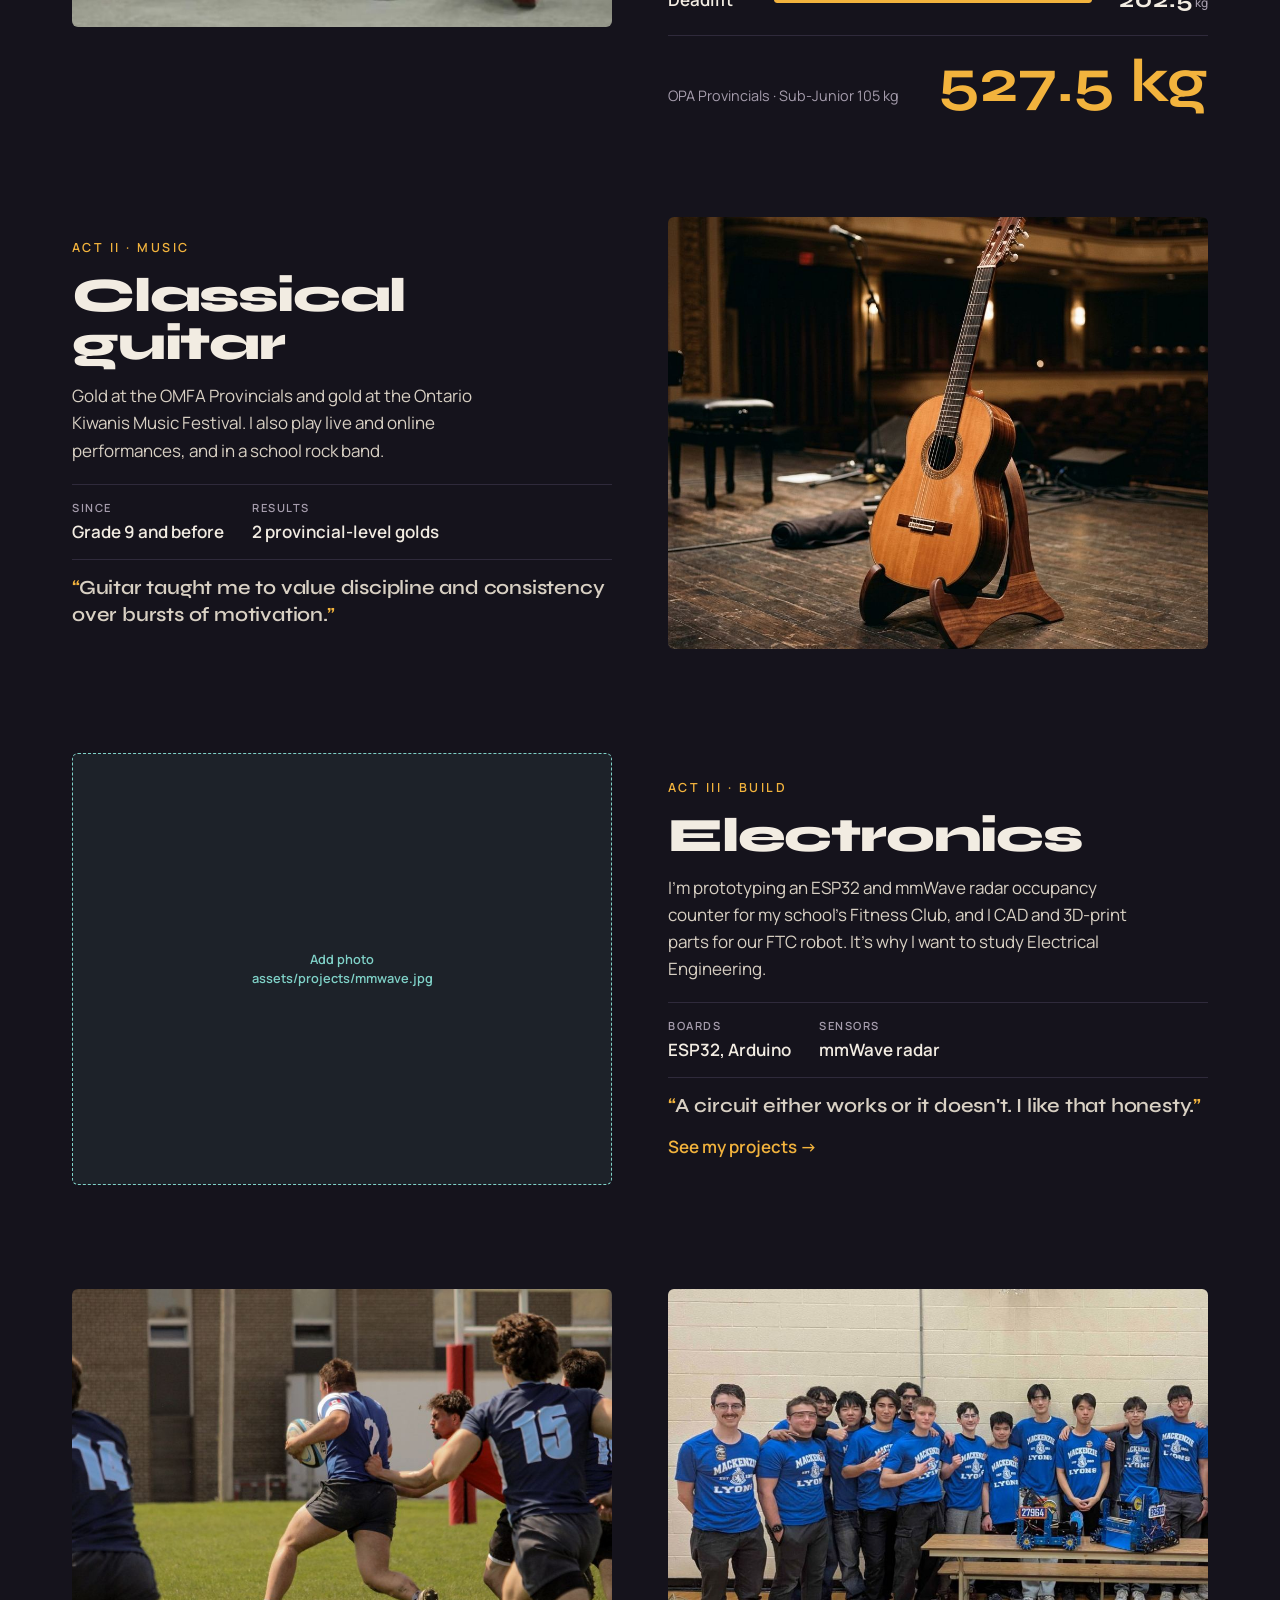
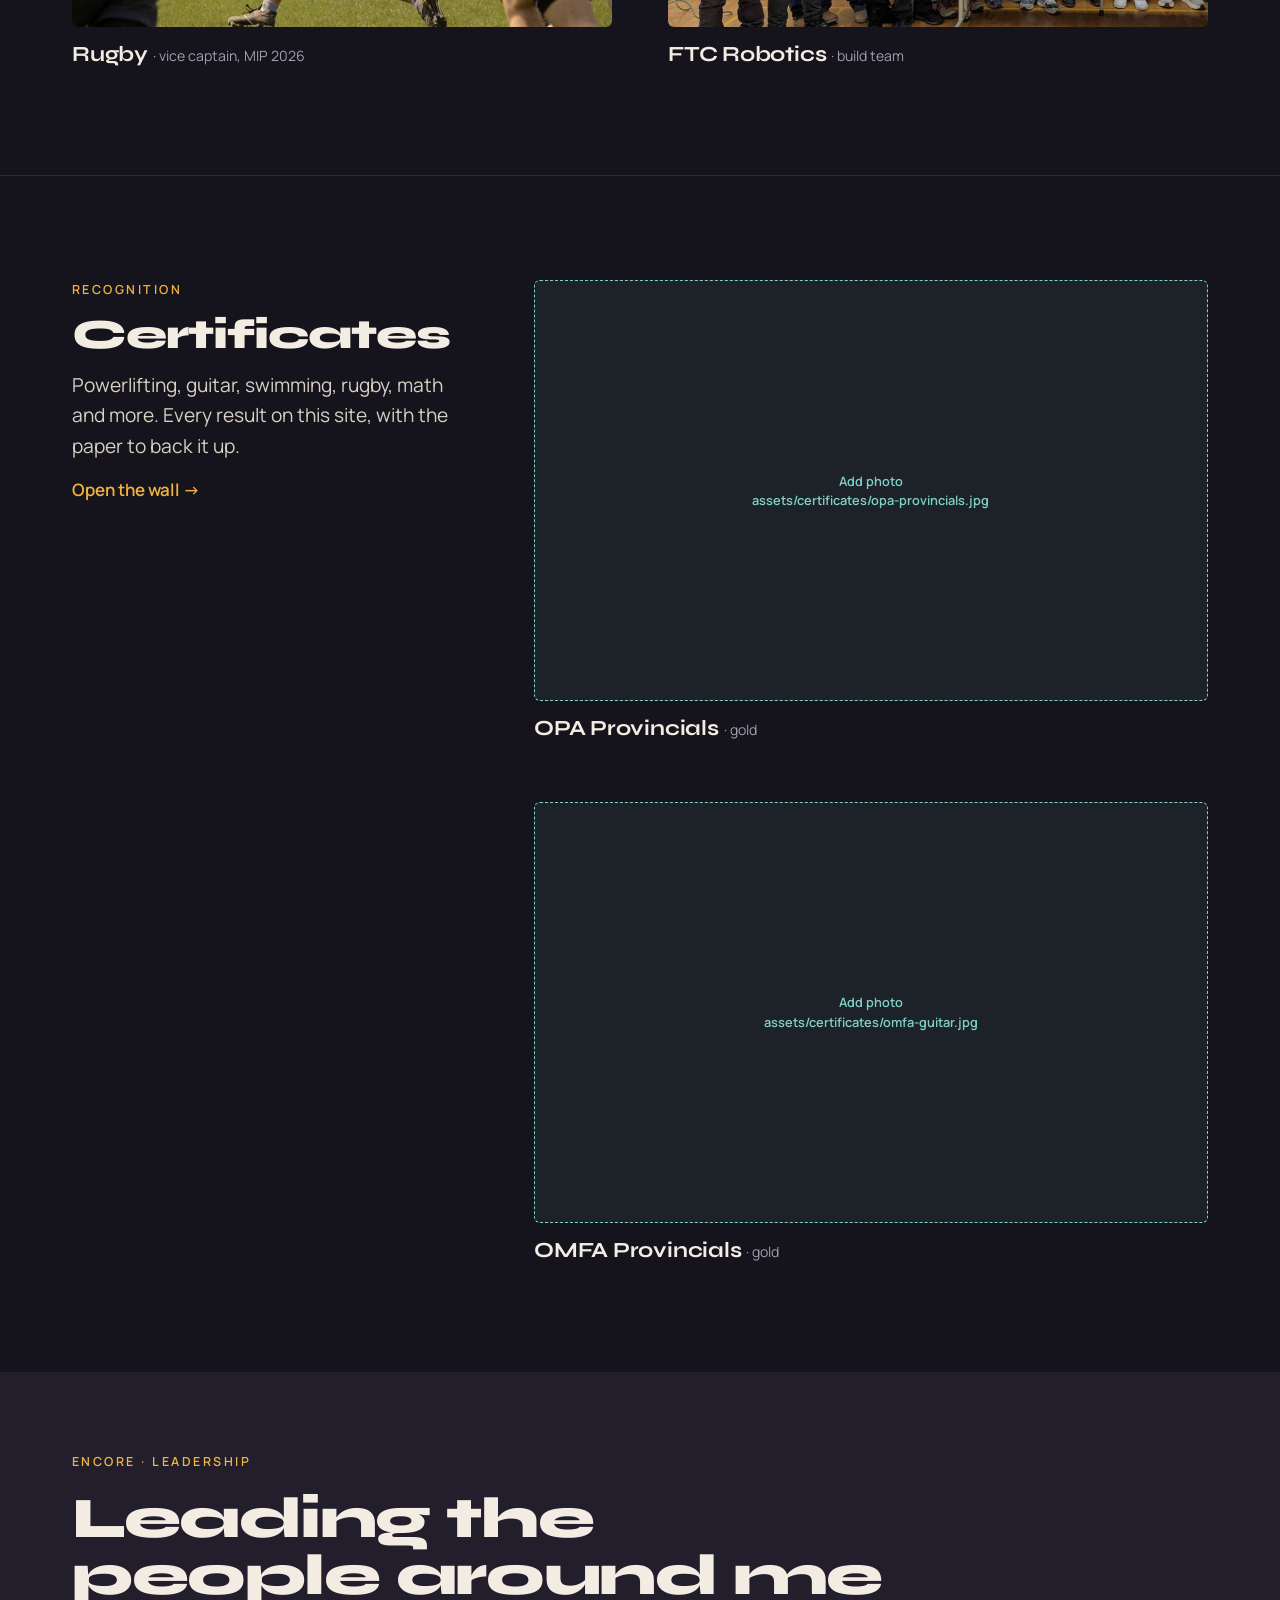
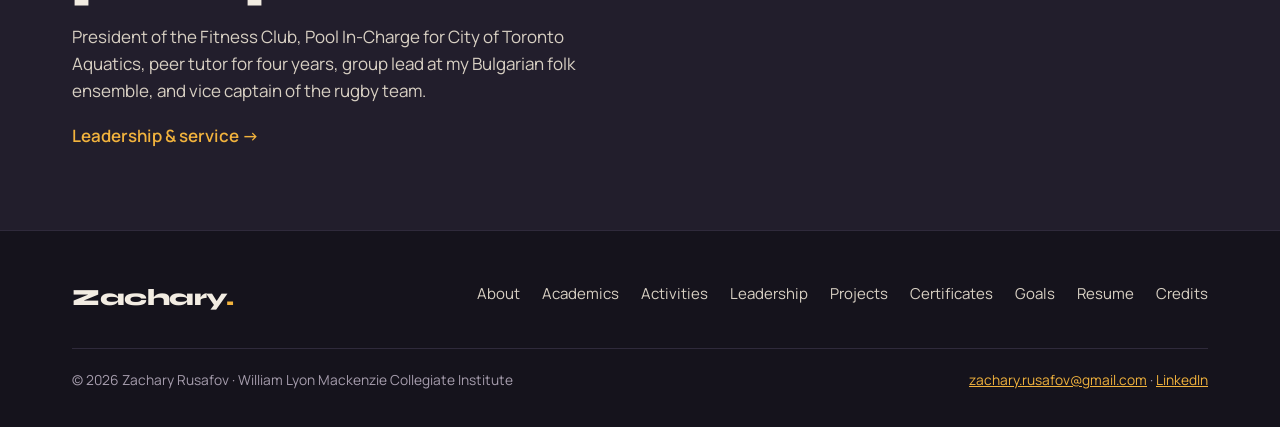
==== commit eb657cb6: "Spell Resume without accents Co-Authored-By: Claude Opus 5.5 <noreply@anthropic.com> Claude-Session:" ====
--- a/index.html
+++ b/index.html
@@ -30,7 +30,7 @@
                 <a href="projects.html">Projects</a>
                 <a href="certificates.html">Certificates</a>
                 <a href="goals.html">Goals</a>
-                <a href="resume.html" class="nav-cta">Résumé</a>
+                <a href="resume.html" class="nav-cta">Resume</a>
             </nav>
         </div>
     </header>
@@ -143,7 +143,7 @@
                     <li><a href="projects.html">Projects</a></li>
                     <li><a href="certificates.html">Certificates</a></li>
                     <li><a href="goals.html">Goals</a></li>
-                    <li><a href="resume.html">Résumé</a></li>
+                    <li><a href="resume.html">Resume</a></li>
                     <li><a href="bibliography.html">Credits</a></li>
                 </ul>
             </div>
--- a/style.css
+++ b/style.css
@@ -279,7 +279,7 @@
 .foot-links a:hover { color: var(--amber); }
 .foot-bottom { display: flex; flex-wrap: wrap; justify-content: space-between; gap: 12px; font-size: .86rem; color: var(--muted); padding-top: 20px; border-top: 1px solid var(--line); }
 
-/* ---------- Résumé ---------- */
+/* ---------- Resume ---------- */
 .resume { background: var(--bg-2); border: 1px solid var(--line); border-radius: 10px; padding: clamp(28px, 6vw, 60px); max-width: 880px; margin: 0 auto; }
 .resume header { display: flex; flex-wrap: wrap; justify-content: space-between; align-items: end; gap: 16px; padding-bottom: 18px; border-bottom: 2px solid var(--amber); }
 .resume header h1 { font-size: clamp(2.4rem, 6vw, 3.4rem); }
@@ -303,7 +303,7 @@
     .stage > img { opacity: .55; }
 }
 
-/* ---------- Print (for the résumé) ---------- */
+/* ---------- Print (for the resume) ---------- */
 @media print {
     :root { --bg: #fff; --bg-2: #fff; --panel: #fff; --line: #ccc; --fg: #000; --fg-2: #222; --muted: #555; --amber: #8a5a00; --todo: #000; --todo-bg: none; }
     body { font-size: 11pt; }
@@ -328,3 +328,13 @@
     h3 { font-size: 1.4rem; }
 }
 .card .slot { aspect-ratio: 16 / 10; }
+
+/* Course marks */
+td.mark { font-family: var(--display); font-weight: 700; color: var(--amber); text-align: right; }
+td.mark.ip { font-family: var(--body); font-weight: 500; font-size: .85rem; color: var(--muted); }
+table:has(td.mark) th:last-child { text-align: right; }
+.eng { display: inline-block; margin-left: 8px; font-size: .66rem; font-weight: 600; letter-spacing: .1em; text-transform: uppercase; color: var(--amber); border: 1px solid rgba(242, 179, 61, .4); border-radius: 999px; padding: 1px 8px; vertical-align: 2px; }
+
+/* Certificates keep their whole shape (cards and pages are different sizes) */
+.cert .slot:not(.empty) { background: #f4f1ea; }
+.cert .slot img { object-fit: contain; }
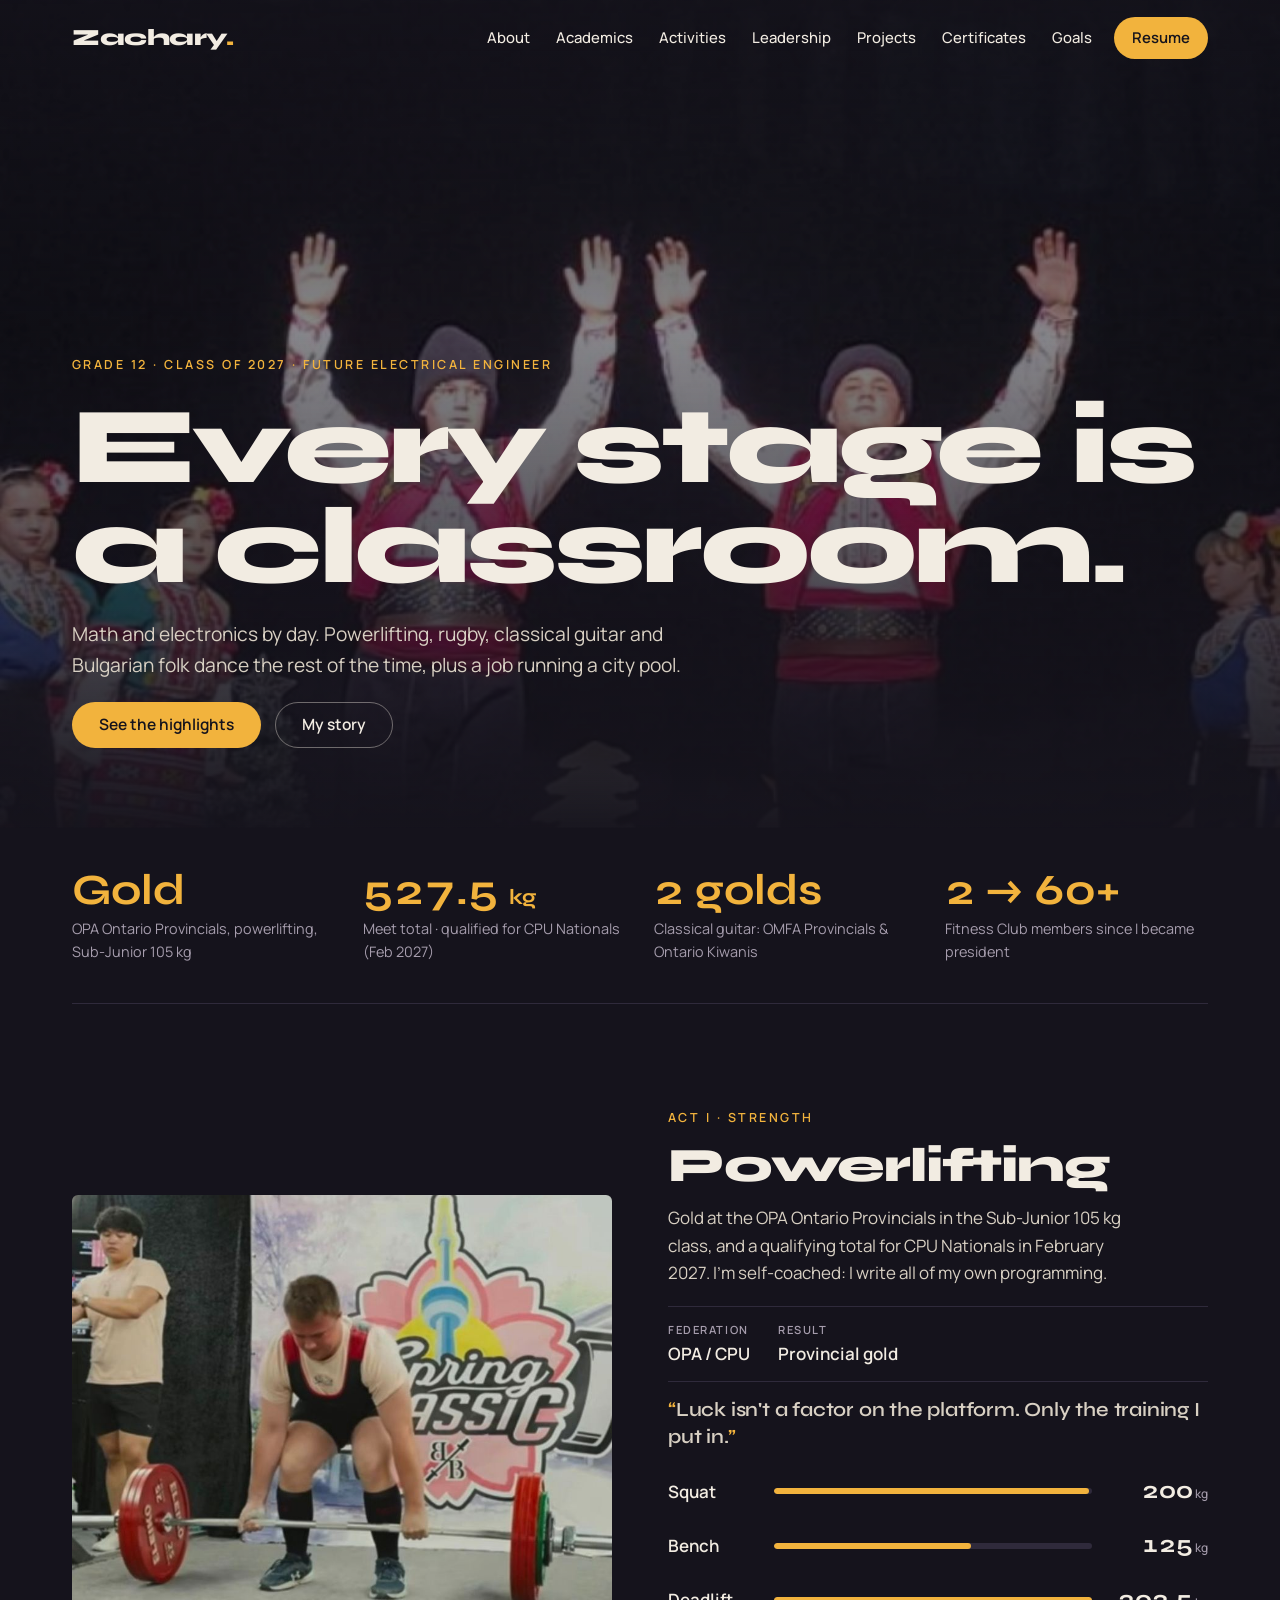
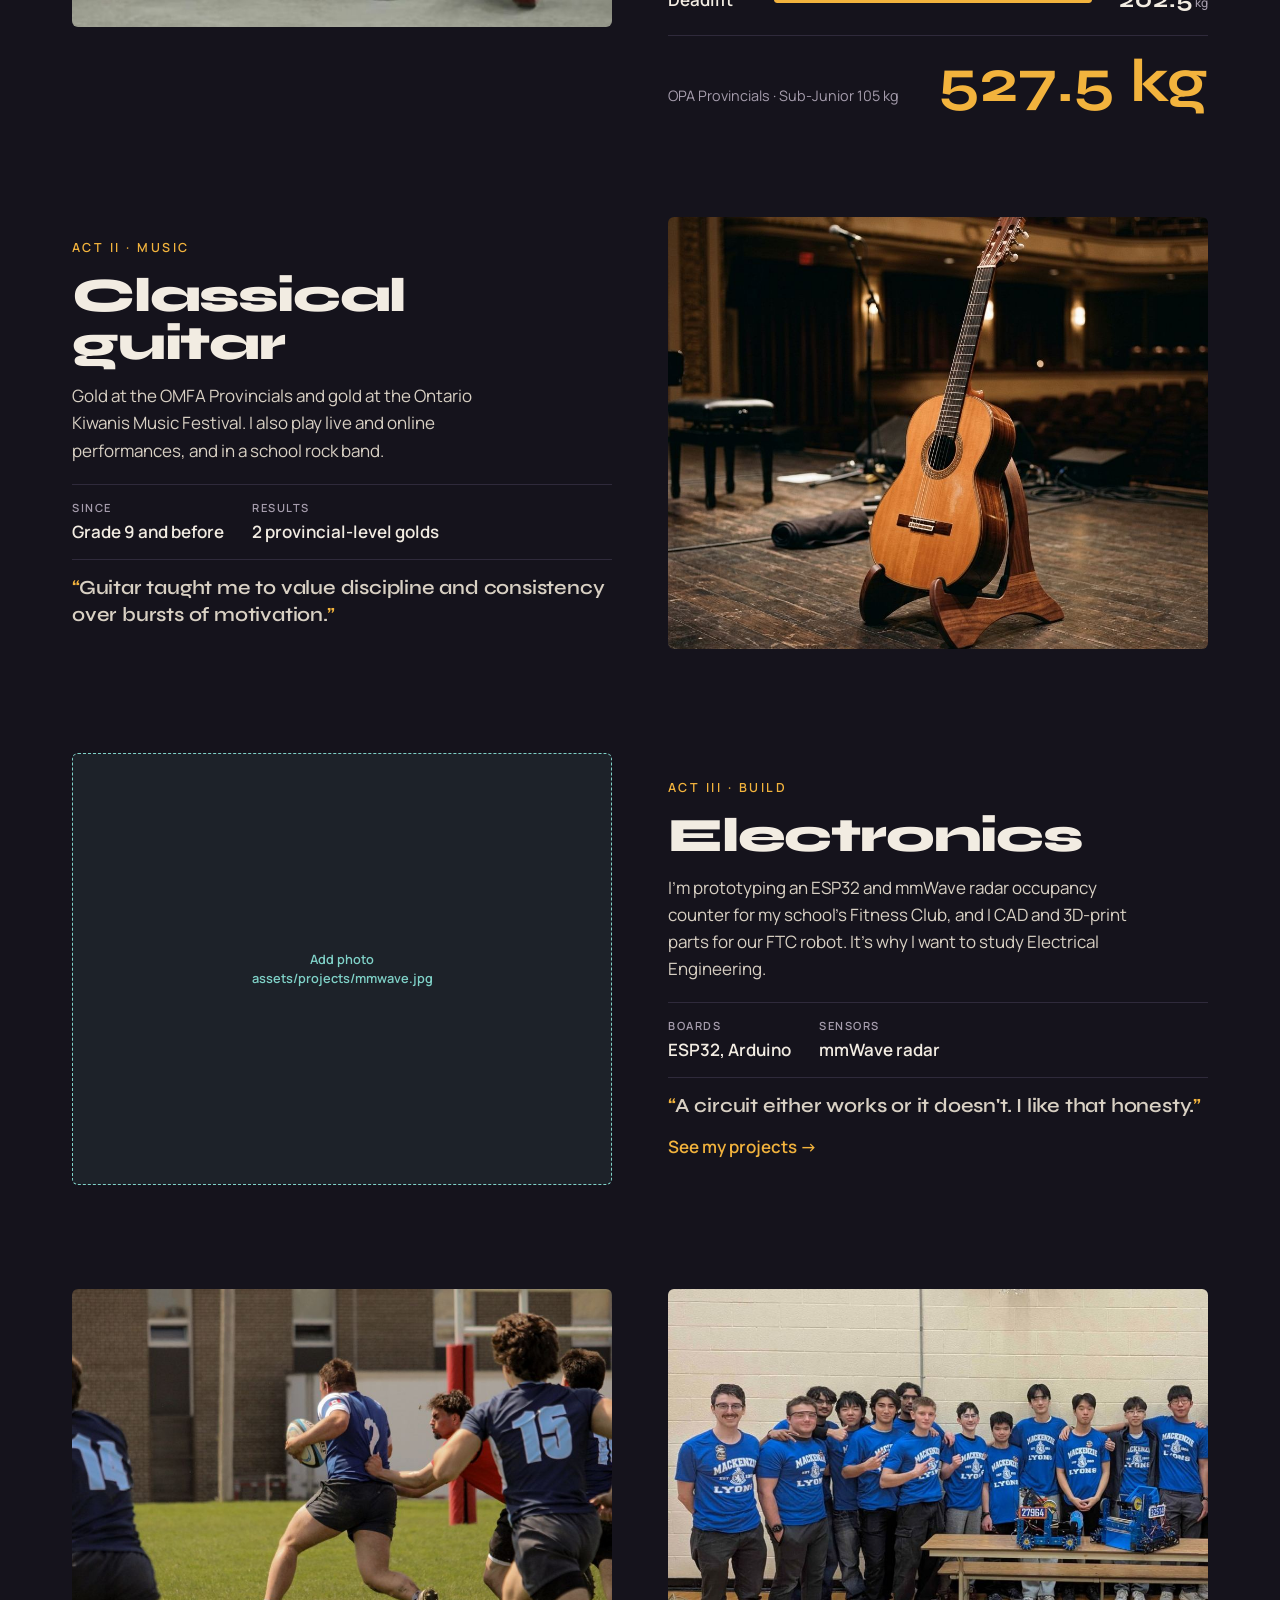
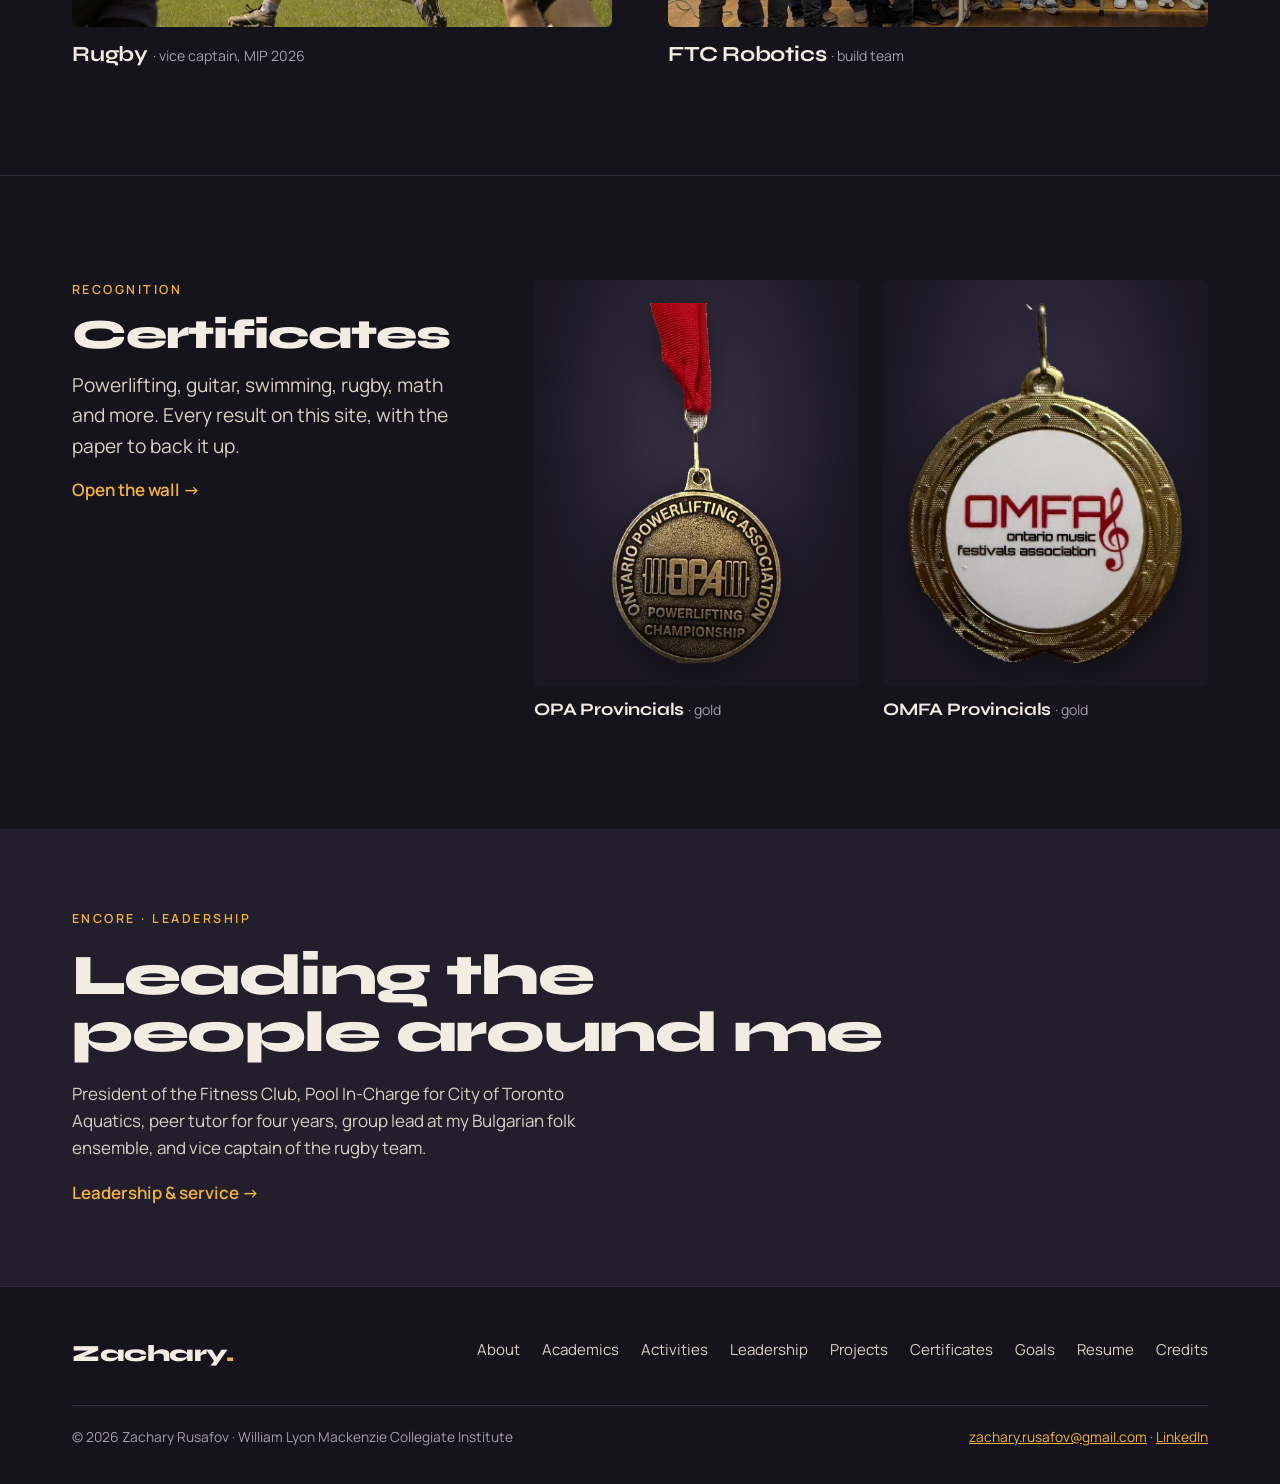
==== commit bf87326b: "Add medal, trophy and plaque photos with backgrounds removed OPA Provincials medal, OMFA medal, rugb" ====
--- a/index.html
+++ b/index.html
@@ -112,9 +112,9 @@
                     <p class="lede">Powerlifting, guitar, swimming, rugby, math and more. Every result on this site, with the paper to back it up.</p>
                     <a class="link-arrow" href="certificates.html">Open the wall</a>
                 </div>
-                <div class="grid cols-2 reveal">
-                    <a class="tile" href="certificates.html"><div class="slot " data-file="assets/certificates/opa-provincials.jpg"><img src="assets/certificates/opa-provincials.jpg" alt="OPA Ontario Provincials gold certificate" loading="lazy" onerror="this.parentNode.classList.add('empty')"></div><span class="cap">OPA Provincials <small>· gold</small></span></a>
-                    <a class="tile" href="certificates.html"><div class="slot " data-file="assets/certificates/omfa-guitar.jpg"><img src="assets/certificates/omfa-guitar.jpg" alt="OMFA provincial gold certificate" loading="lazy" onerror="this.parentNode.classList.add('empty')"></div><span class="cap">OMFA Provincials <small>· gold</small></span></a>
+                <div class="grid awards-pair reveal">
+                    <a class="tile" href="certificates.html"><div class="slot award" data-file="assets/certificates/opa-provincials.webp"><img src="assets/certificates/opa-provincials.webp" alt="OPA Ontario Provincials gold medal" loading="lazy" onerror="this.parentNode.classList.add('empty')"></div><span class="cap">OPA Provincials <small>· gold</small></span></a>
+                    <a class="tile" href="certificates.html"><div class="slot award" data-file="assets/certificates/omfa-guitar.webp"><img src="assets/certificates/omfa-guitar.webp" alt="OMFA provincial gold medal" loading="lazy" onerror="this.parentNode.classList.add('empty')"></div><span class="cap">OMFA Provincials <small>· gold</small></span></a>
                 </div>
             </div>
         </section>
--- a/style.css
+++ b/style.css
@@ -336,5 +336,11 @@
 .eng { display: inline-block; margin-left: 8px; font-size: .66rem; font-weight: 600; letter-spacing: .1em; text-transform: uppercase; color: var(--amber); border: 1px solid rgba(242, 179, 61, .4); border-radius: 999px; padding: 1px 8px; vertical-align: 2px; }
 
 /* Certificates keep their whole shape (cards and pages are different sizes) */
-.cert .slot:not(.empty) { background: #f4f1ea; }
-.cert .slot img { object-fit: contain; }
+/* Awards and certificates sit under a soft spotlight, whole and uncropped */
+.slot.award:not(.empty) { background: radial-gradient(ellipse at 50% 35%, #3a3348 0%, var(--bg-2) 70%); }
+.slot.award img { object-fit: contain; padding: 7%; filter: drop-shadow(0 10px 18px rgba(0, 0, 0, .45)); }
+
+/* Home page: two awards side by side */
+.awards-pair { grid-template-columns: repeat(2, minmax(0, 1fr)); }
+.awards-pair .slot { aspect-ratio: 4 / 5; }
+.awards-pair .cap { font-size: 1.1rem; }
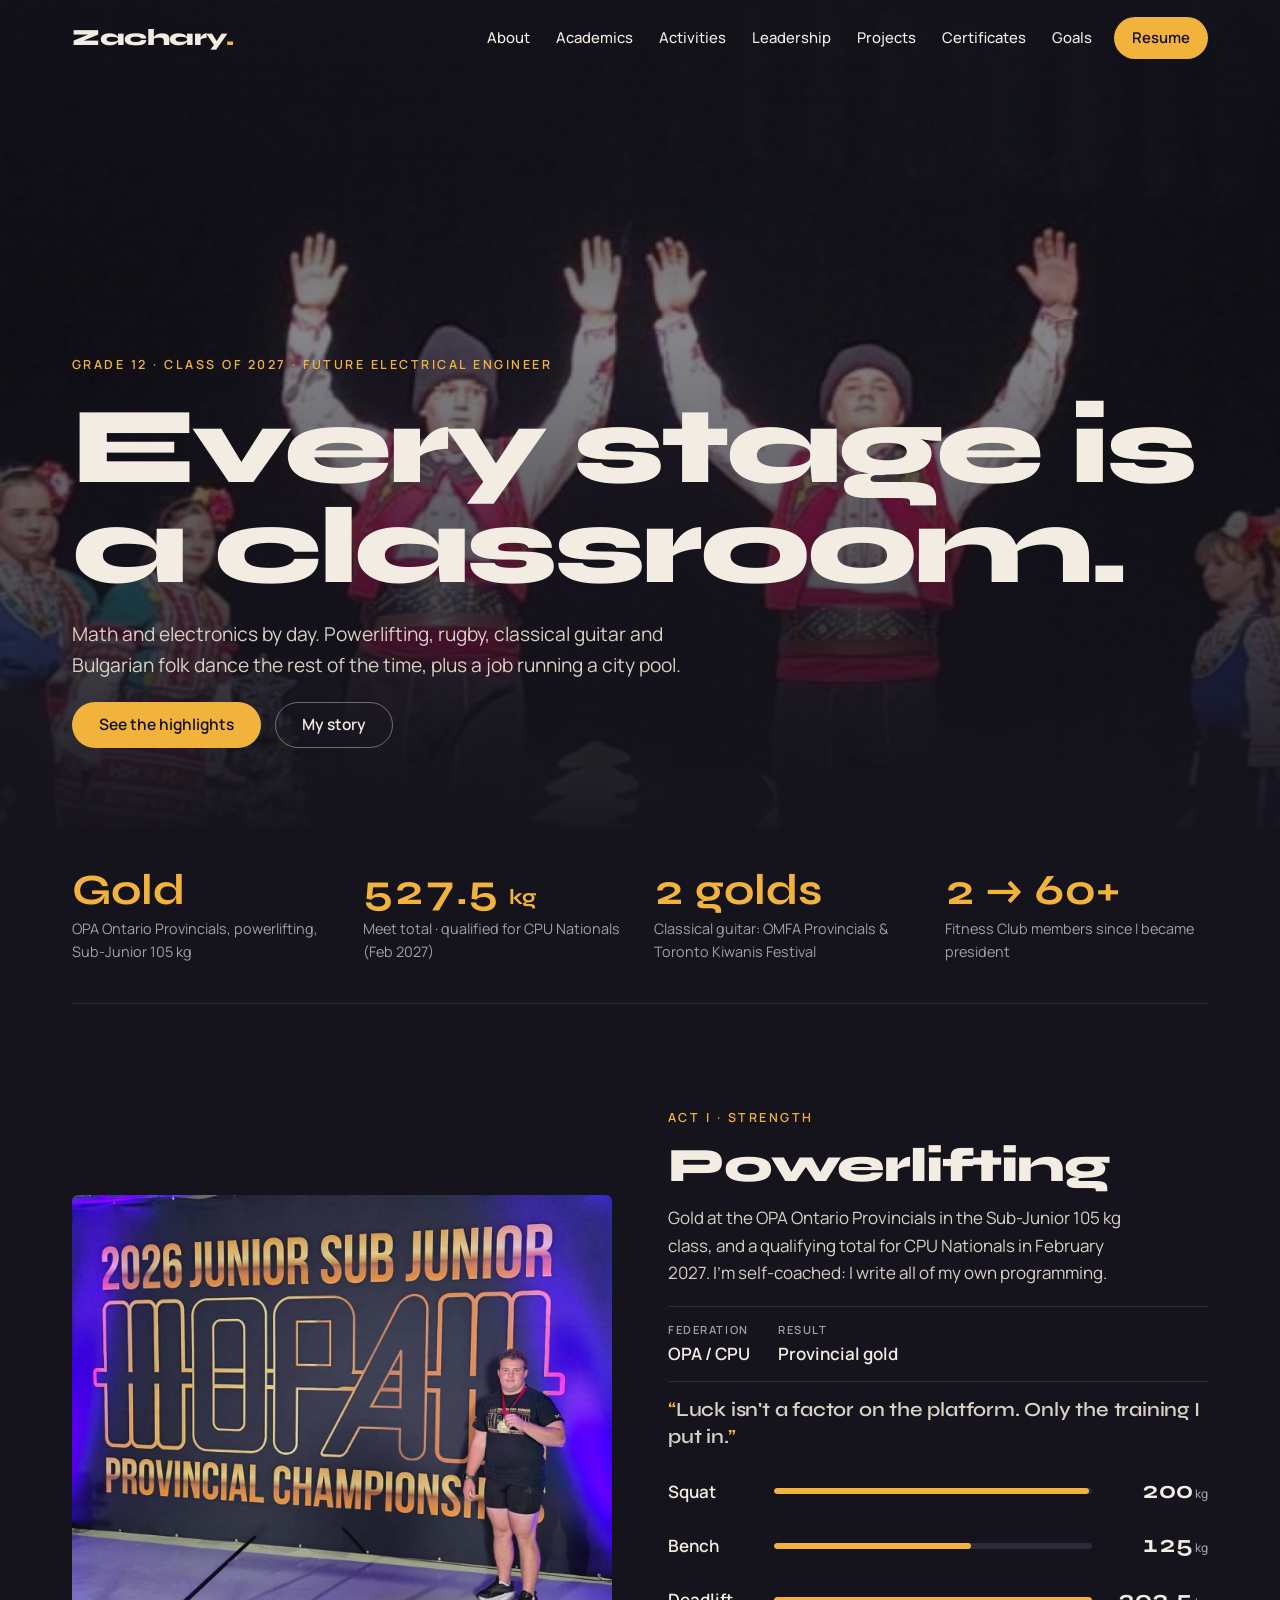
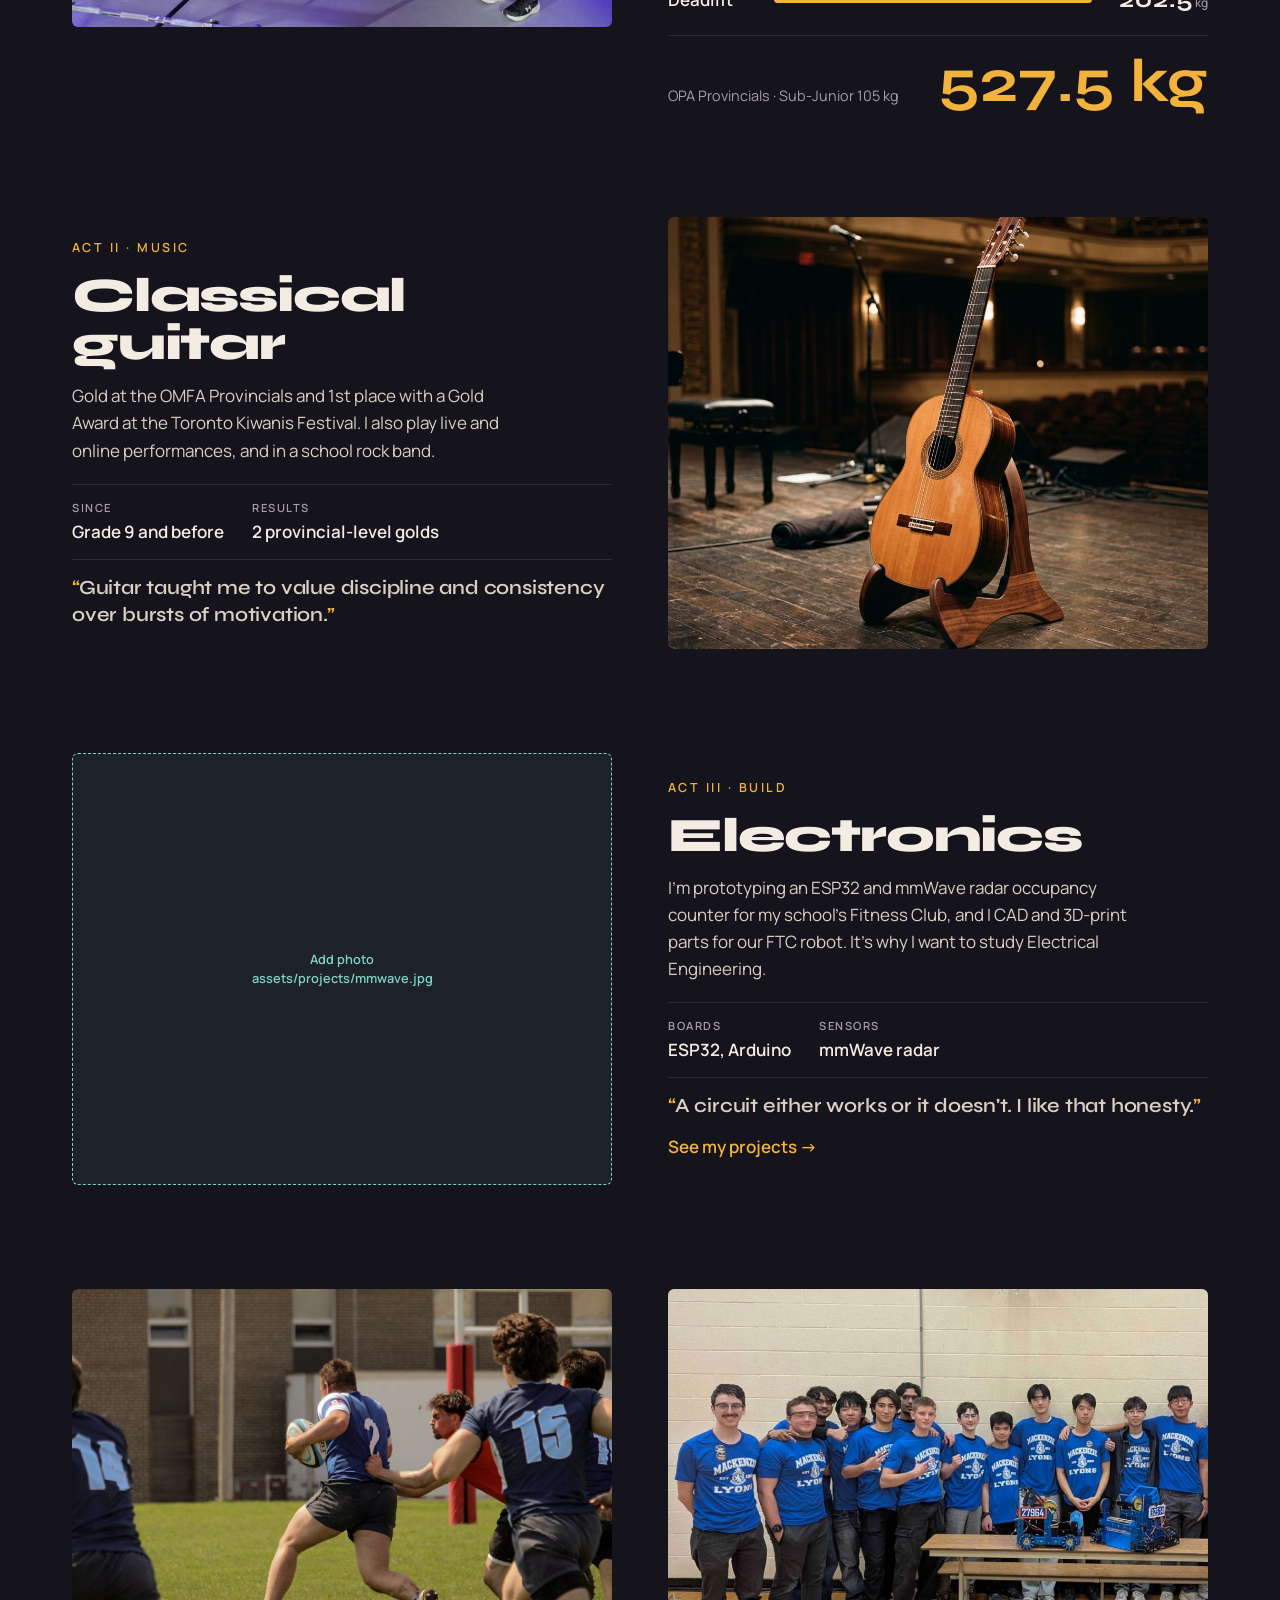
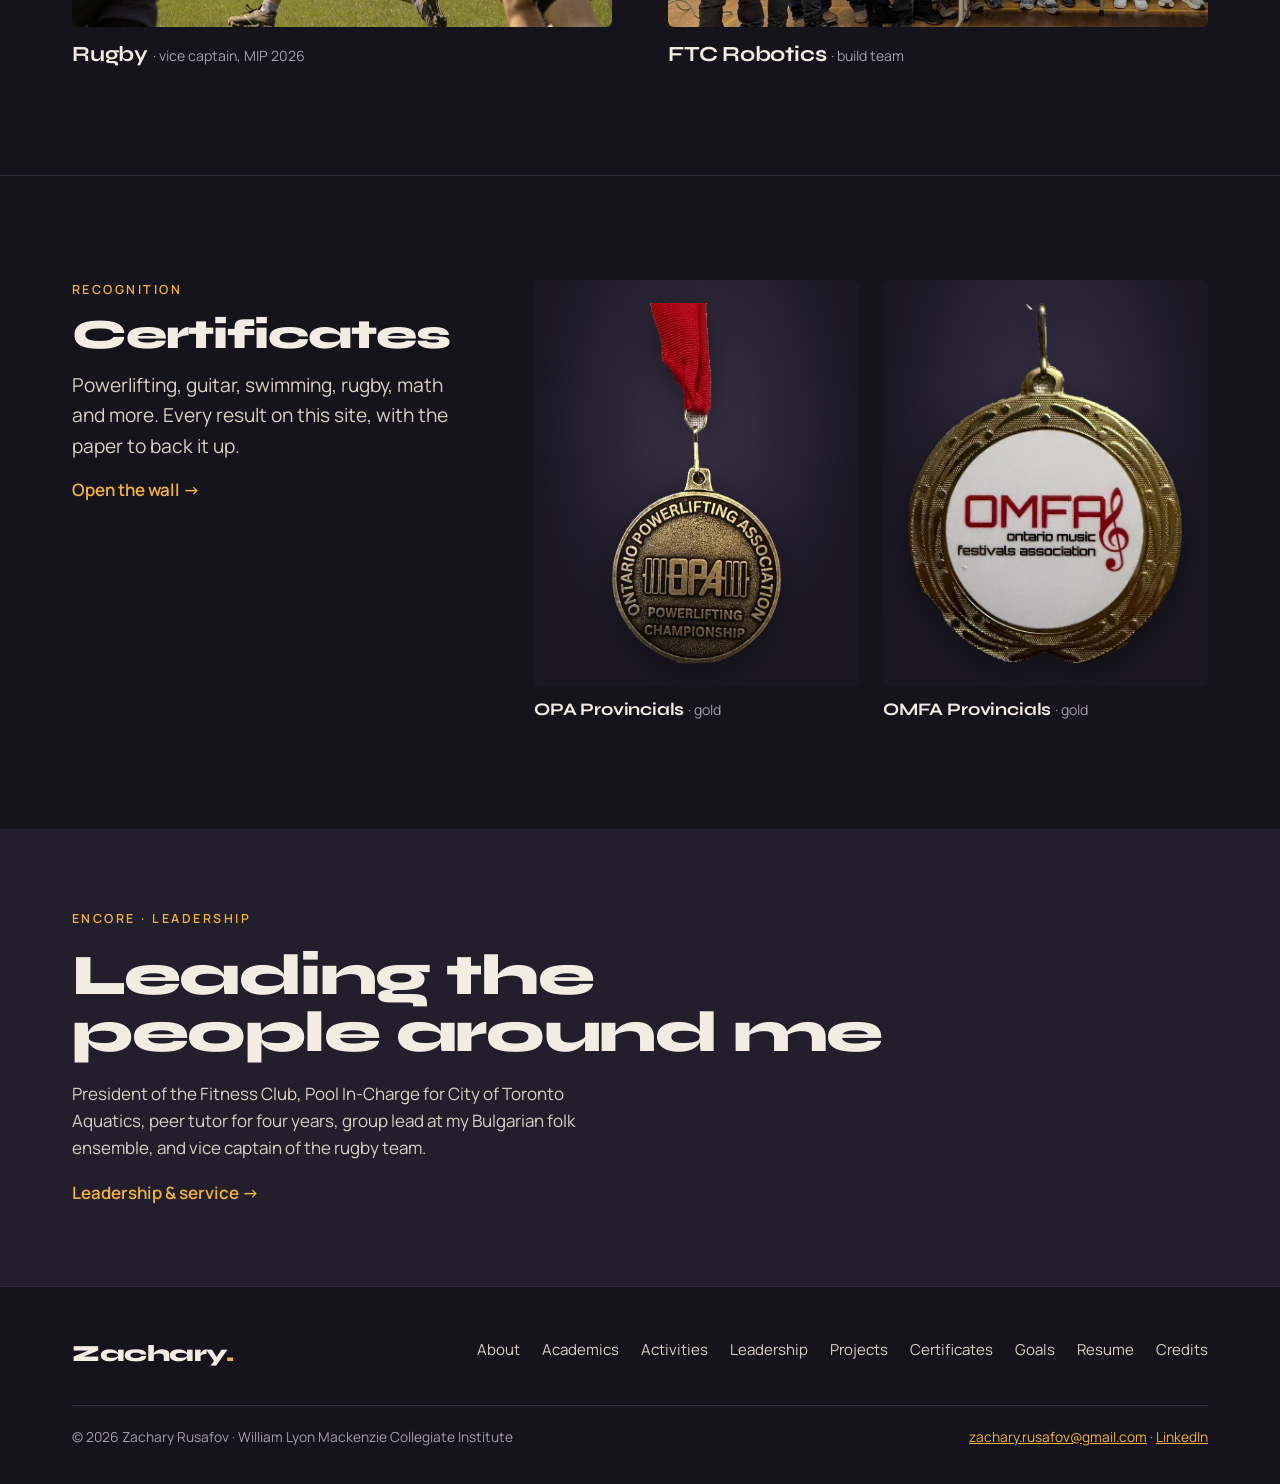
==== commit 2db093fd: "Add Kiwanis certificate, OPA photo, TDSSAA and traffic light details - Toronto Kiwanis Festival cert" ====
--- a/index.html
+++ b/index.html
@@ -53,7 +53,7 @@
             <div class="stats">
                 <div class="stat"><b>Gold</b><span>OPA Ontario Provincials, powerlifting, Sub-Junior 105 kg</span></div>
                 <div class="stat"><b>527.5 <small>kg</small></b><span>Meet total · qualified for CPU Nationals (Feb 2027)</span></div>
-                <div class="stat"><b>2 golds</b><span>Classical guitar: OMFA Provincials &amp; Ontario Kiwanis</span></div>
+                <div class="stat"><b>2 golds</b><span>Classical guitar: OMFA Provincials &amp; Toronto Kiwanis Festival</span></div>
                 <div class="stat"><b>2 → 60+</b><span>Fitness Club members since I became president</span></div>
             </div>
         </div>
@@ -61,7 +61,7 @@
         <section class="section">
             <div class="wrap acts">
                 <article class="act reveal">
-                    <img src="assets/web/powerlifting.jpg" alt="Zachary deadlifting at a powerlifting meet" loading="lazy">
+                    <img src="assets/web/powerlifting.jpg" alt="Zachary wearing his gold medal at the 2026 OPA Junior and Sub-Junior Provincial Championships" loading="lazy">
                     <div class="act-text">
                         <span class="kicker">Act I · Strength</span>
                         <h2>Powerlifting</h2>
@@ -81,7 +81,7 @@
                     <div class="act-text">
                         <span class="kicker">Act II · Music</span>
                         <h2>Classical guitar</h2>
-                        <p>Gold at the OMFA Provincials and gold at the Ontario Kiwanis Music Festival. I also play live and online performances, and in a school rock band.</p>
+                        <p>Gold at the OMFA Provincials and 1st place with a Gold Award at the Toronto Kiwanis Festival. I also play live and online performances, and in a school rock band.</p>
                         <dl class="facts"><div><dt>Since</dt><dd>Grade 9 and before</dd></div><div><dt>Results</dt><dd>2 provincial-level golds</dd></div></dl>
                         <p class="quote">Guitar taught me to value discipline and consistency over bursts of motivation.</p>
                     </div>
--- a/style.css
+++ b/style.css
@@ -344,3 +344,9 @@
 .awards-pair { grid-template-columns: repeat(2, minmax(0, 1fr)); }
 .awards-pair .slot { aspect-ratio: 4 / 5; }
 .awards-pair .cap { font-size: 1.1rem; }
+
+/* A main project photo with a smaller "in progress" photo beside it */
+.duo { display: grid; grid-template-columns: 2fr 1fr; gap: 12px; align-items: stretch; }
+.duo .slot { aspect-ratio: auto; min-height: 0; }
+.duo .slot:first-child { aspect-ratio: 4 / 3; }
+.project .duo .slot img { height: 100%; }
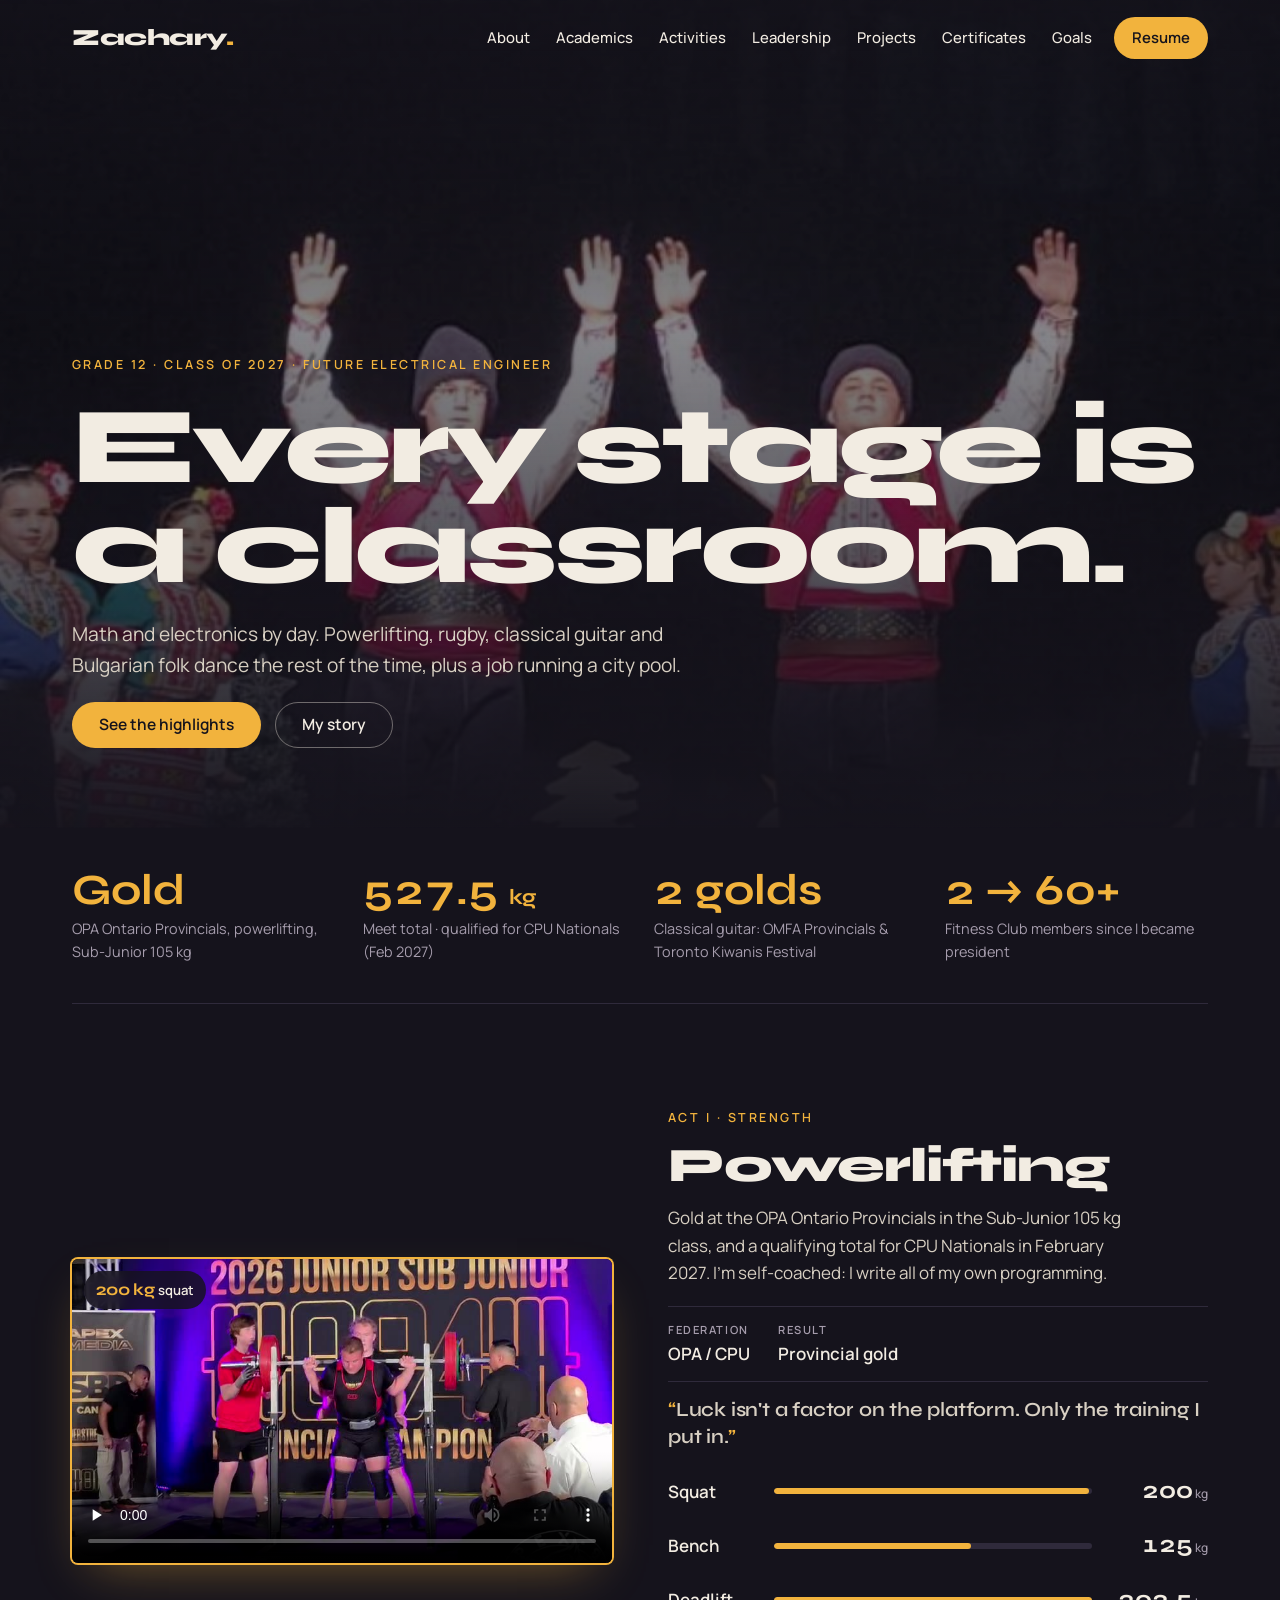
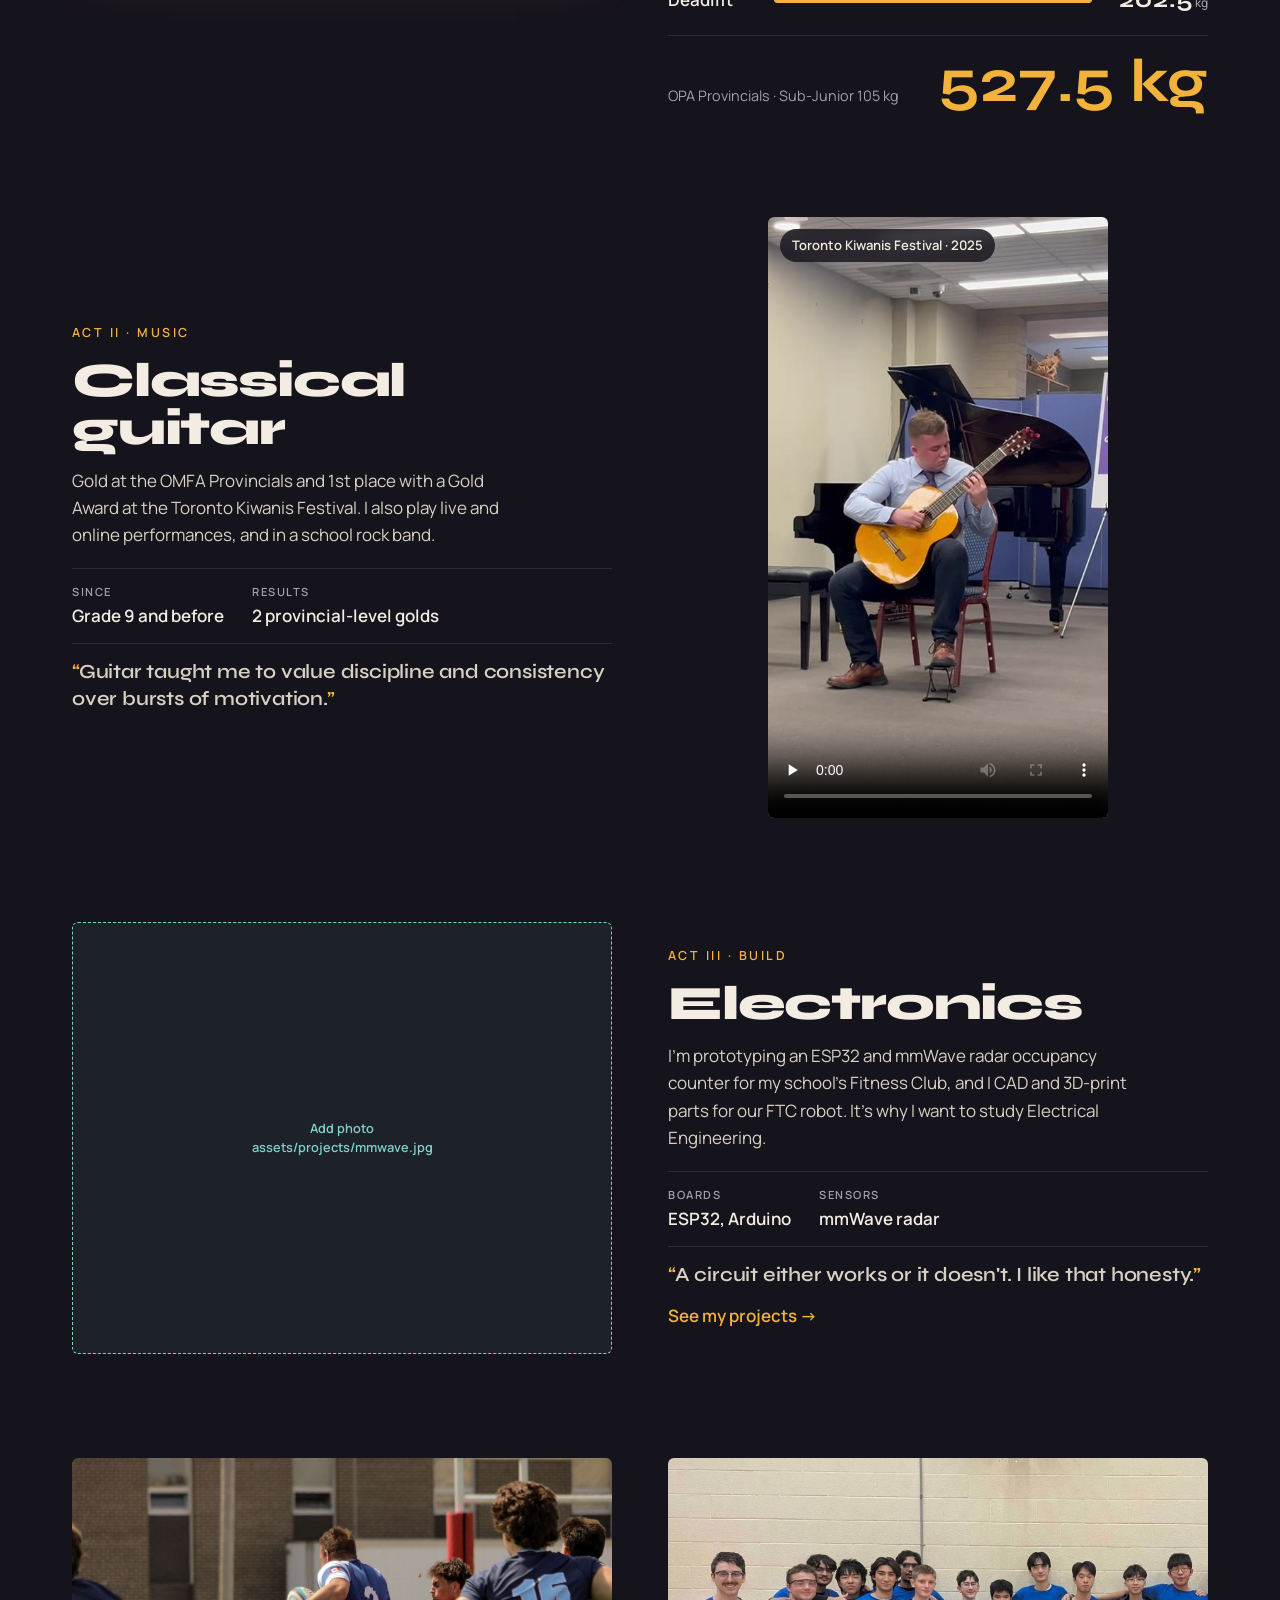
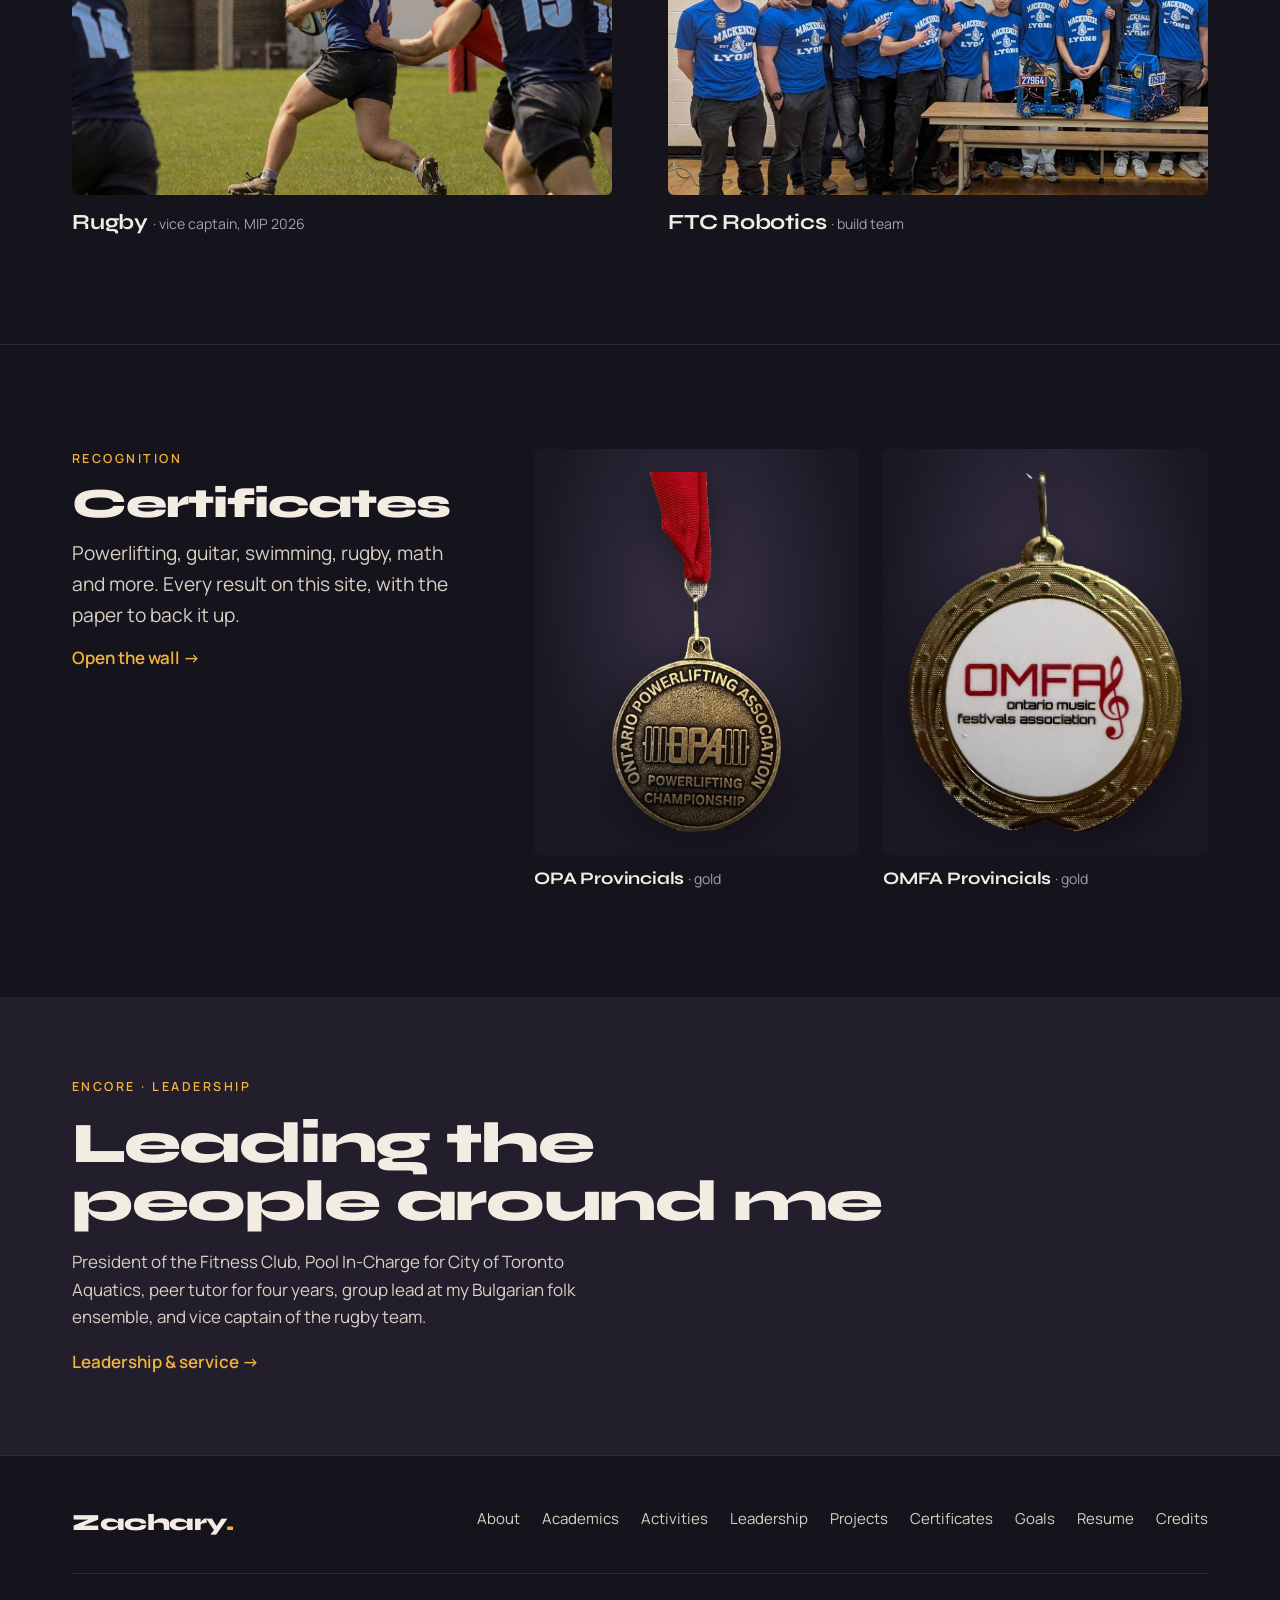
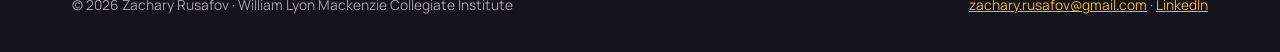
==== commit e4dbad88: "Add OPA lift videos and Kiwanis performance clip - 200 kg squat, 125 kg bench and 202.5 kg deadlift " ====
--- a/index.html
+++ b/index.html
@@ -61,7 +61,7 @@
         <section class="section">
             <div class="wrap acts">
                 <article class="act reveal">
-                    <img src="assets/web/powerlifting.jpg" alt="Zachary wearing his gold medal at the 2026 OPA Junior and Sub-Junior Provincial Championships" loading="lazy">
+                    <figure class="vid hero"><video controls preload="none" playsinline poster="assets/video/squat-200.jpg" aria-label="Video: Zachary squatting 200 kg at the 2026 OPA Provincials"><source src="assets/video/squat-200.mp4" type="video/mp4"></video><figcaption class="badge"><b>200 kg</b> squat</figcaption></figure>
                     <div class="act-text">
                         <span class="kicker">Act I · Strength</span>
                         <h2>Powerlifting</h2>
@@ -77,7 +77,7 @@
                     </div>
                 </article>
                 <article class="act flip reveal">
-                    <img src="assets/web/music.jpg" alt="Classical guitar under stage lights" loading="lazy">
+                    <figure class="vid portrait"><video controls preload="none" playsinline poster="assets/video/kiwanis-guitar.jpg" aria-label="Video: Zachary performing classical guitar at the 2025 Toronto Kiwanis Festival"><source src="assets/video/kiwanis-guitar.mp4" type="video/mp4"></video><figcaption class="badge">Toronto Kiwanis Festival · 2025</figcaption></figure>
                     <div class="act-text">
                         <span class="kicker">Act II · Music</span>
                         <h2>Classical guitar</h2>
--- a/style.css
+++ b/style.css
@@ -350,3 +350,20 @@
 .duo .slot { aspect-ratio: auto; min-height: 0; }
 .duo .slot:first-child { aspect-ratio: 4 / 3; }
 .project .duo .slot img { height: 100%; }
+
+/* ---------- Videos ---------- */
+.vid { position: relative; margin: 0; border-radius: var(--radius); overflow: hidden; background: #000; }
+.vid video { display: block; width: 100%; height: auto; }
+.vid .badge { position: absolute; top: 12px; left: 12px; pointer-events: none; background: rgba(21, 19, 28, .82); color: var(--fg); font-size: .82rem; font-weight: 600; padding: 6px 12px; border-radius: 999px; backdrop-filter: blur(6px); -webkit-backdrop-filter: blur(6px); }
+.vid .badge b { font-family: var(--display); color: var(--amber); font-size: 1.05rem; letter-spacing: -0.01em; }
+.vid.hero { box-shadow: 0 0 0 2px var(--amber), 0 20px 50px -20px rgba(242, 179, 61, .45); }
+.vid.portrait { max-width: 340px; width: 100%; justify-self: center; margin-inline: auto; }
+
+.lift-videos { display: grid; grid-template-columns: 2fr 1fr; grid-template-rows: auto 1fr 1fr; gap: 16px; }
+.lift-videos > * { min-width: 0; }
+.lift-videos-head { grid-column: 1 / -1; }
+.lift-videos .hero { grid-row: 2 / 4; align-self: center; }
+@media (max-width: 720px) {
+    .lift-videos { grid-template-columns: 1fr; grid-template-rows: none; }
+    .lift-videos .hero { grid-row: auto; }
+}
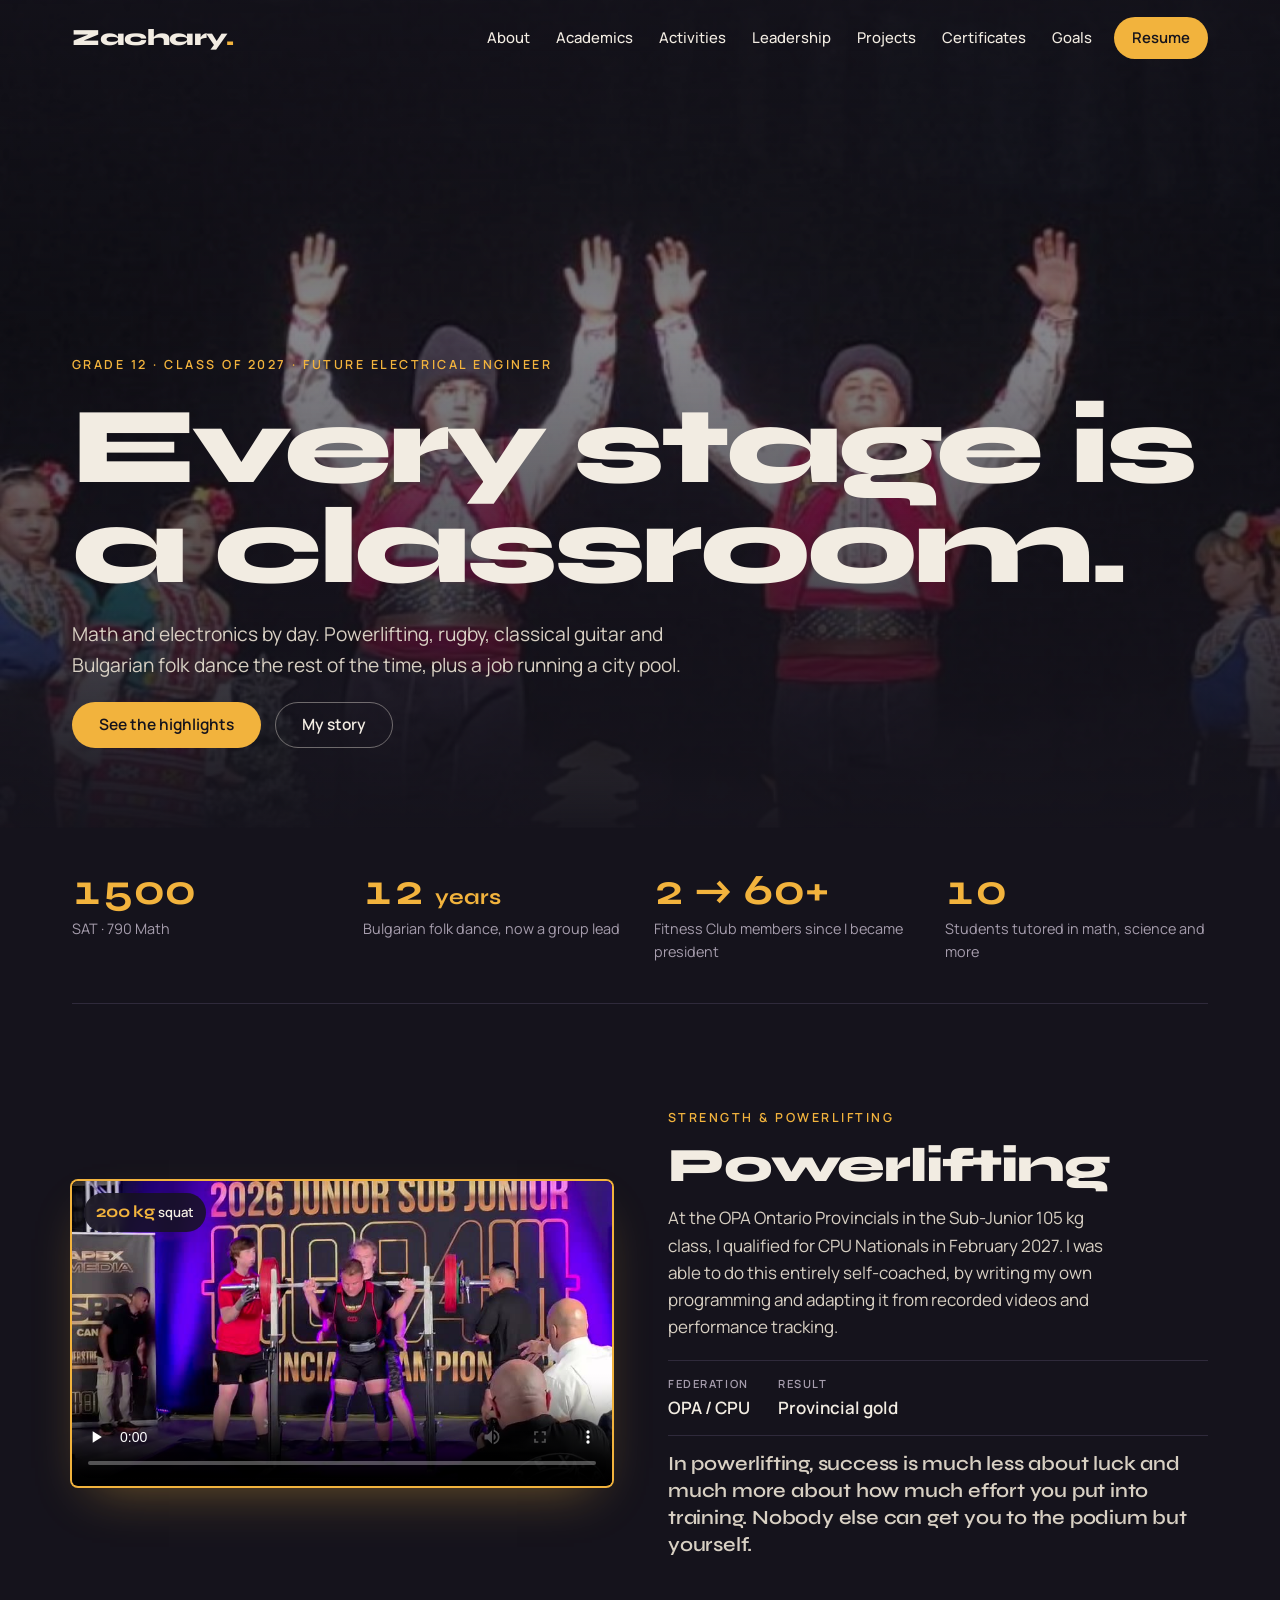
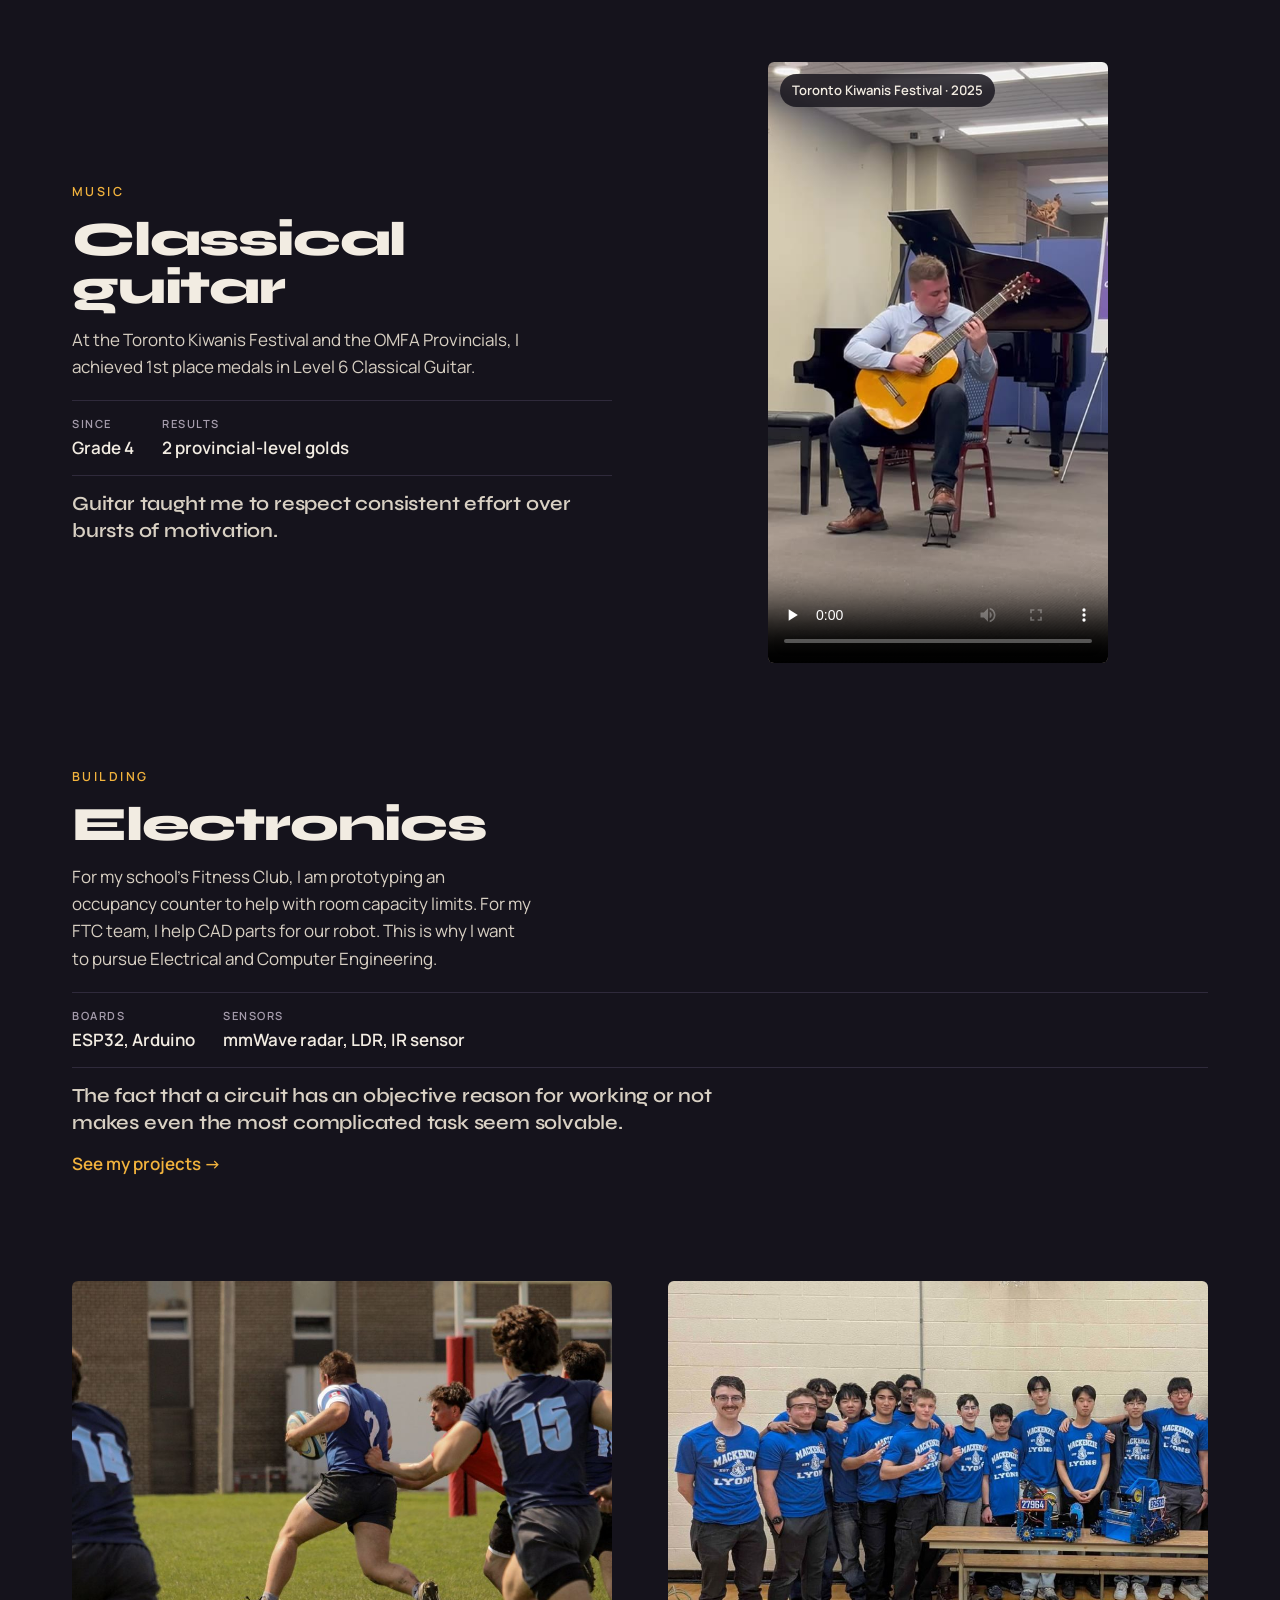
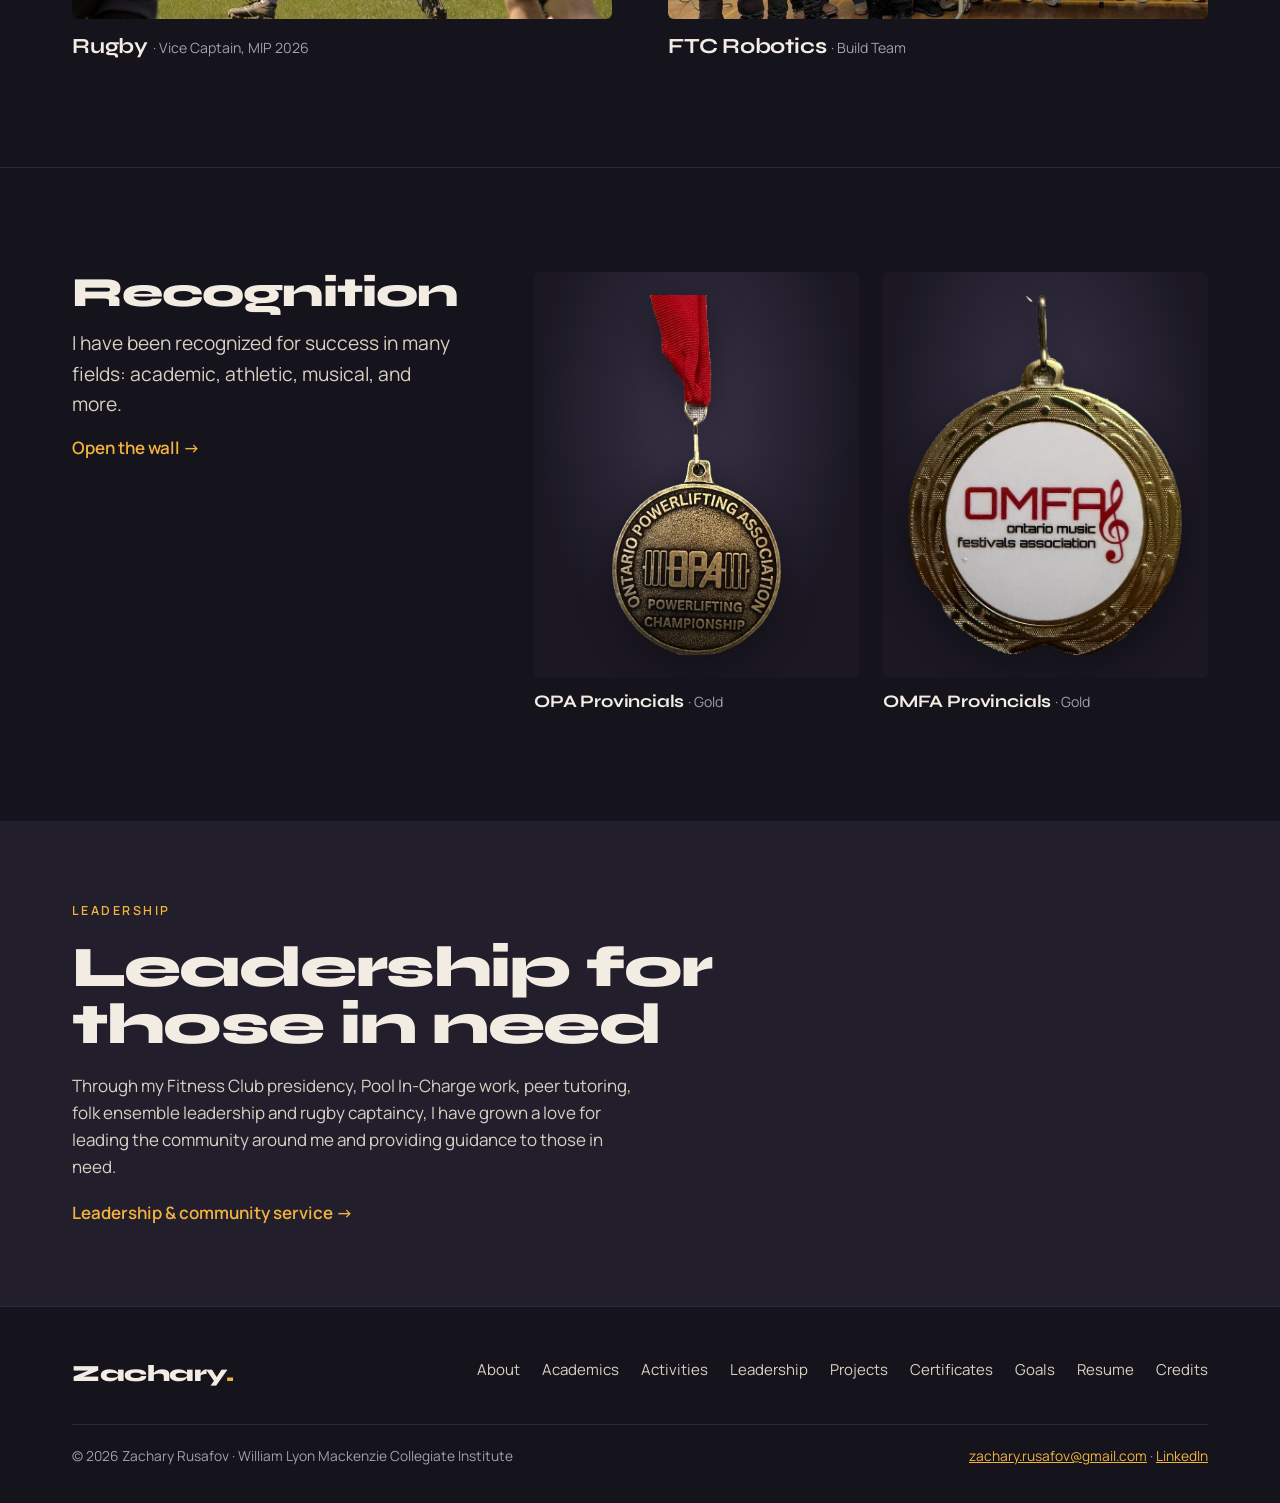
==== commit f2737551: "Apply edited site text and cut repeated content - New wording from the text review across Home, Abou" ====
--- a/index.html
+++ b/index.html
@@ -51,10 +51,10 @@
 
         <div class="wrap">
             <div class="stats">
-                <div class="stat"><b>Gold</b><span>OPA Ontario Provincials, powerlifting, Sub-Junior 105 kg</span></div>
-                <div class="stat"><b>527.5 <small>kg</small></b><span>Meet total · qualified for CPU Nationals (Feb 2027)</span></div>
-                <div class="stat"><b>2 golds</b><span>Classical guitar: OMFA Provincials &amp; Toronto Kiwanis Festival</span></div>
+                <div class="stat"><b>1500</b><span>SAT · 790 Math</span></div>
+                <div class="stat"><b>12 <small>years</small></b><span>Bulgarian folk dance, now a group lead</span></div>
                 <div class="stat"><b>2 → 60+</b><span>Fitness Club members since I became president</span></div>
+                <div class="stat"><b>10</b><span>Students tutored in math, science and more</span></div>
             </div>
         </div>
 
@@ -63,43 +63,37 @@
                 <article class="act reveal">
                     <figure class="vid hero"><video controls preload="none" playsinline poster="assets/video/squat-200.jpg" aria-label="Video: Zachary squatting 200 kg at the 2026 OPA Provincials"><source src="assets/video/squat-200.mp4" type="video/mp4"></video><figcaption class="badge"><b>200 kg</b> squat</figcaption></figure>
                     <div class="act-text">
-                        <span class="kicker">Act I · Strength</span>
+                        <span class="kicker">Strength &amp; Powerlifting</span>
                         <h2>Powerlifting</h2>
-                        <p>Gold at the OPA Ontario Provincials in the Sub-Junior 105 kg class, and a qualifying total for CPU Nationals in February 2027. I'm self-coached: I write all of my own programming.</p>
+                        <p>At the OPA Ontario Provincials in the Sub-Junior 105 kg class, I qualified for CPU Nationals in February 2027. I was able to do this entirely self-coached, by writing my own programming and adapting it from recorded videos and performance tracking.</p>
                         <dl class="facts"><div><dt>Federation</dt><dd>OPA / CPU</dd></div><div><dt>Result</dt><dd>Provincial gold</dd></div></dl>
-                        <p class="quote">Luck isn't a factor on the platform. Only the training I put in.</p>
-                        <div class="lifts">
-                            <div class="lift"><span>Squat</span><div class="lift-track"><div class="lift-fill" style="--pct:99%"></div></div><b>200<small> kg</small></b></div>
-                            <div class="lift"><span>Bench</span><div class="lift-track"><div class="lift-fill" style="--pct:62%"></div></div><b>125<small> kg</small></b></div>
-                            <div class="lift"><span>Deadlift</span><div class="lift-track"><div class="lift-fill" style="--pct:100%"></div></div><b>202.5<small> kg</small></b></div>
-                            <div class="lift-total"><span class="muted small">OPA Provincials · Sub-Junior 105 kg</span><b>527.5 kg</b></div>
-                        </div>
+                        <p class="quote">In powerlifting, success is much less about luck and much more about how much effort you put into training. Nobody else can get you to the podium but yourself.</p>
                     </div>
                 </article>
                 <article class="act flip reveal">
                     <figure class="vid portrait"><video controls preload="none" playsinline poster="assets/video/kiwanis-guitar.jpg" aria-label="Video: Zachary performing classical guitar at the 2025 Toronto Kiwanis Festival"><source src="assets/video/kiwanis-guitar.mp4" type="video/mp4"></video><figcaption class="badge">Toronto Kiwanis Festival · 2025</figcaption></figure>
                     <div class="act-text">
-                        <span class="kicker">Act II · Music</span>
+                        <span class="kicker">Music</span>
                         <h2>Classical guitar</h2>
-                        <p>Gold at the OMFA Provincials and 1st place with a Gold Award at the Toronto Kiwanis Festival. I also play live and online performances, and in a school rock band.</p>
-                        <dl class="facts"><div><dt>Since</dt><dd>Grade 9 and before</dd></div><div><dt>Results</dt><dd>2 provincial-level golds</dd></div></dl>
-                        <p class="quote">Guitar taught me to value discipline and consistency over bursts of motivation.</p>
+                        <p>At the Toronto Kiwanis Festival and the OMFA Provincials, I achieved 1st place medals in Level 6 Classical Guitar.</p>
+                        <dl class="facts"><div><dt>Since</dt><dd>Grade 4</dd></div><div><dt>Results</dt><dd>2 provincial-level golds</dd></div></dl>
+                        <p class="quote">Guitar taught me to respect consistent effort over bursts of motivation.</p>
                     </div>
                 </article>
                 <article class="act reveal">
                     <div class="slot " data-file="assets/projects/mmwave.jpg"><img src="assets/projects/mmwave.jpg" alt="ESP32 and mmWave occupancy counter prototype" loading="lazy" onerror="this.parentNode.classList.add('empty')"></div>
                     <div class="act-text">
-                        <span class="kicker">Act III · Build</span>
+                        <span class="kicker">Building</span>
                         <h2>Electronics</h2>
-                        <p>I'm prototyping an ESP32 and mmWave radar occupancy counter for my school's Fitness Club, and I CAD and 3D-print parts for our FTC robot. It's why I want to study Electrical Engineering.</p>
-                        <dl class="facts"><div><dt>Boards</dt><dd>ESP32, Arduino</dd></div><div><dt>Sensors</dt><dd>mmWave radar</dd></div></dl>
-                        <p class="quote">A circuit either works or it doesn't. I like that honesty.</p>
+                        <p>For my school's Fitness Club, I am prototyping an occupancy counter to help with room capacity limits. For my FTC team, I help CAD parts for our robot. This is why I want to pursue Electrical and Computer Engineering.</p>
+                        <dl class="facts"><div><dt>Boards</dt><dd>ESP32, Arduino</dd></div><div><dt>Sensors</dt><dd>mmWave radar, LDR, IR sensor</dd></div></dl>
+                        <p class="quote">The fact that a circuit has an objective reason for working or not makes even the most complicated task seem solvable.</p>
                         <a class="link-arrow" href="projects.html">See my projects</a>
                     </div>
                 </article>
                 <div class="grid cols-2 reveal">
-                    <a class="tile" href="activities.html#rugby"><img src="assets/web/rugby.jpg" alt="Zachary carrying the ball in a rugby match" loading="lazy"><span class="cap">Rugby <small>· vice captain, MIP 2026</small></span></a>
-                    <a class="tile" href="activities.html#robotics"><img src="assets/web/robotics.jpg" alt="The Mackenzie Lyons robotics team" loading="lazy"><span class="cap">FTC Robotics <small>· build team</small></span></a>
+                    <a class="tile" href="activities.html#rugby"><img src="assets/web/rugby.jpg" alt="Zachary carrying the ball in a rugby match" loading="lazy"><span class="cap">Rugby <small>· Vice Captain, MIP 2026</small></span></a>
+                    <a class="tile" href="activities.html#robotics"><img src="assets/web/robotics.jpg" alt="The Mackenzie Lyons robotics team" loading="lazy"><span class="cap">FTC Robotics <small>· Build Team</small></span></a>
                 </div>
             </div>
         </section>
@@ -107,25 +101,24 @@
         <section class="section ruled">
             <div class="wrap split">
                 <div class="head reveal" style="margin:0">
-                    <span class="kicker">Recognition</span>
-                    <h2>Certificates</h2>
-                    <p class="lede">Powerlifting, guitar, swimming, rugby, math and more. Every result on this site, with the paper to back it up.</p>
+                    <h2>Recognition</h2>
+                    <p class="lede">I have been recognized for success in many fields: academic, athletic, musical, and more.</p>
                     <a class="link-arrow" href="certificates.html">Open the wall</a>
                 </div>
                 <div class="grid awards-pair reveal">
-                    <a class="tile" href="certificates.html"><div class="slot award" data-file="assets/certificates/opa-provincials.webp"><img src="assets/certificates/opa-provincials.webp" alt="OPA Ontario Provincials gold medal" loading="lazy" onerror="this.parentNode.classList.add('empty')"></div><span class="cap">OPA Provincials <small>· gold</small></span></a>
-                    <a class="tile" href="certificates.html"><div class="slot award" data-file="assets/certificates/omfa-guitar.webp"><img src="assets/certificates/omfa-guitar.webp" alt="OMFA provincial gold medal" loading="lazy" onerror="this.parentNode.classList.add('empty')"></div><span class="cap">OMFA Provincials <small>· gold</small></span></a>
+                    <a class="tile" href="certificates.html"><div class="slot award" data-file="assets/certificates/opa-provincials.webp"><img src="assets/certificates/opa-provincials.webp" alt="OPA Ontario Provincials gold medal" loading="lazy" onerror="this.parentNode.classList.add('empty')"></div><span class="cap">OPA Provincials <small>· Gold</small></span></a>
+                    <a class="tile" href="certificates.html"><div class="slot award" data-file="assets/certificates/omfa-guitar.webp"><img src="assets/certificates/omfa-guitar.webp" alt="OMFA provincial gold medal" loading="lazy" onerror="this.parentNode.classList.add('empty')"></div><span class="cap">OMFA Provincials <small>· Gold</small></span></a>
                 </div>
             </div>
         </section>
 
         <section class="encore">
             <div class="wrap reveal">
-                <span class="kicker">Encore · Leadership</span>
-                <h2>Leading the people around me</h2>
-                <p>President of the Fitness Club, Pool In-Charge for City of Toronto Aquatics, peer tutor for four years,
-                    group lead at my Bulgarian folk ensemble, and vice captain of the rugby team.</p>
-                <a class="link-arrow" href="service.html">Leadership &amp; service</a>
+                <span class="kicker">Leadership</span>
+                <h2>Leadership for those in need</h2>
+                <p>Through my Fitness Club presidency, Pool In-Charge work, peer tutoring, folk ensemble leadership and rugby captaincy,
+                    I have grown a love for leading the community around me and providing guidance to those in need.</p>
+                <a class="link-arrow" href="service.html">Leadership &amp; community service</a>
             </div>
         </section>
 
--- a/style.css
+++ b/style.css
@@ -163,8 +163,6 @@
 .facts dt { font-size: .7rem; font-weight: 600; letter-spacing: .14em; text-transform: uppercase; color: var(--muted); }
 .facts dd { margin: 0; font-weight: 600; }
 .quote { font-family: var(--display); font-weight: 600; font-size: 1.25rem; line-height: 1.35; color: var(--fg); letter-spacing: -0.01em; }
-.quote::before { content: '“'; color: var(--amber); }
-.quote::after { content: '”'; color: var(--amber); }
 
 /* ---------- Photo tiles ---------- */
 .tile { margin: 0; display: grid; gap: 10px; text-decoration: none; color: var(--fg); }
@@ -225,9 +223,8 @@
 /* ---------- Photo slots: show a placeholder until the photo file exists ---------- */
 .slot { position: relative; border-radius: var(--radius); overflow: hidden; background: var(--bg-2); }
 .slot img { width: 100%; height: 100%; object-fit: cover; }
-.slot.empty { border: 1.5px dashed var(--todo); background: var(--todo-bg); display: grid; place-items: center; text-align: center; padding: 18px; }
-.slot.empty img { display: none; }
-.slot.empty::after { content: 'Add photo\A' attr(data-file); white-space: pre-line; font-size: .8rem; line-height: 1.5; color: var(--todo); font-weight: 600; word-break: break-all; }
+/* A photo that hasn't been added yet is hidden; it appears once the file exists. */
+.slot.empty { display: none; }
 
 /* ---------- Certificates ---------- */
 .filters { display: flex; flex-wrap: wrap; gap: 8px; margin-bottom: 32px; }
@@ -266,9 +263,8 @@
 .encore p { color: var(--fg-2); max-width: 56ch; }
 
 /* ---------- Placeholders (to fill in before sending) ---------- */
-.todo { color: var(--todo); background: var(--todo-bg); border: 1px dashed var(--todo); border-radius: 6px; padding: 0 6px; font-style: normal; }
-div.todo, p.todo { display: block; padding: 14px 16px; }
-p.todo::before, div.todo::before { content: 'TO FILL IN: '; font-weight: 700; font-size: .72rem; letter-spacing: .1em; }
+/* Optional notes still to write are hidden on the live site. */
+.todo { display: none !important; }
 
 /* ---------- Footer ---------- */
 .site-footer { border-top: 1px solid var(--line); }
@@ -367,3 +363,10 @@
     .lift-videos { grid-template-columns: 1fr; grid-template-rows: none; }
     .lift-videos .hero { grid-row: auto; }
 }
+
+/* Award photos used as a section image (e.g. the swim medals) */
+.act .slot.award { aspect-ratio: 5 / 4; }
+
+/* "Email copied" message */
+.toast { position: fixed; left: 50%; bottom: 28px; transform: translate(-50%, 16px); z-index: 100; background: var(--amber); color: #15131c; font-weight: 700; font-size: .92rem; padding: 12px 20px; border-radius: 999px; box-shadow: 0 12px 30px -10px rgba(0,0,0,.6); opacity: 0; pointer-events: none; transition: opacity .2s, transform .2s; max-width: calc(100vw - 32px); text-align: center; }
+.toast.show { opacity: 1; transform: translate(-50%, 0); }
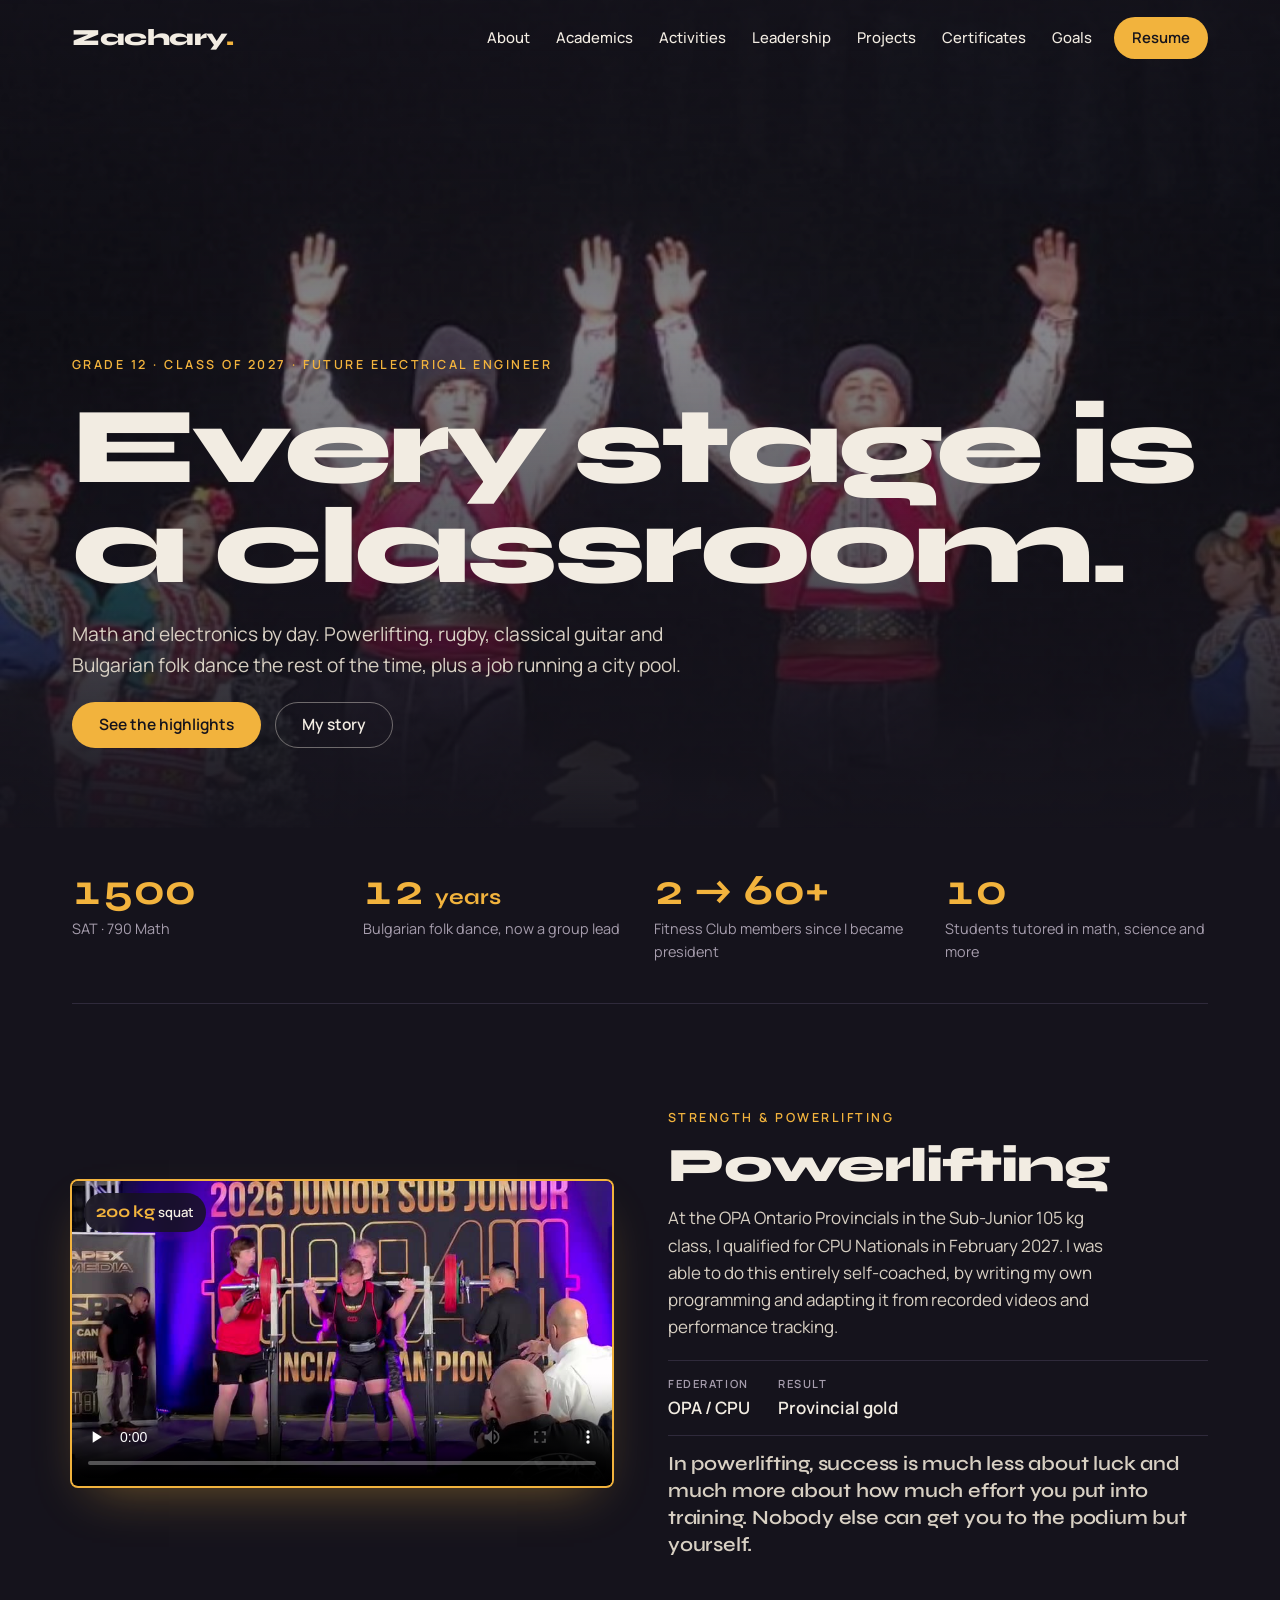
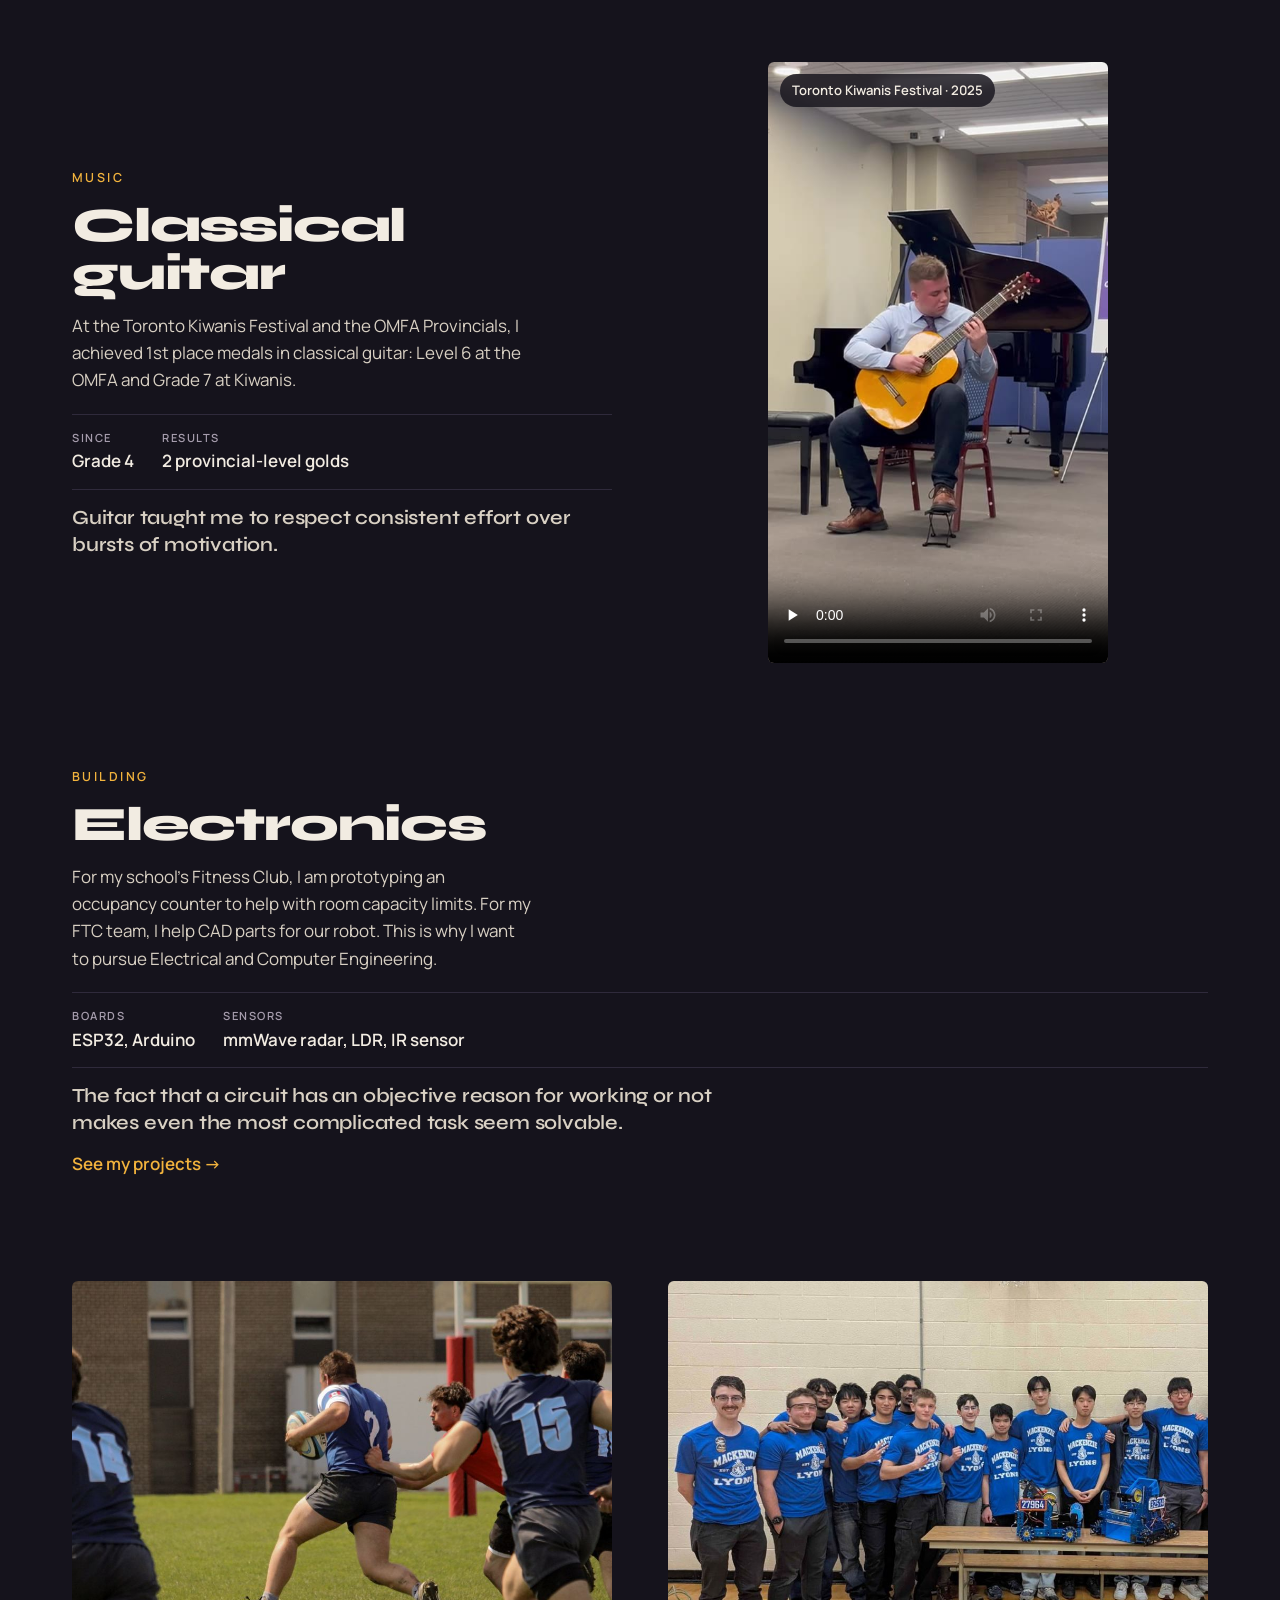
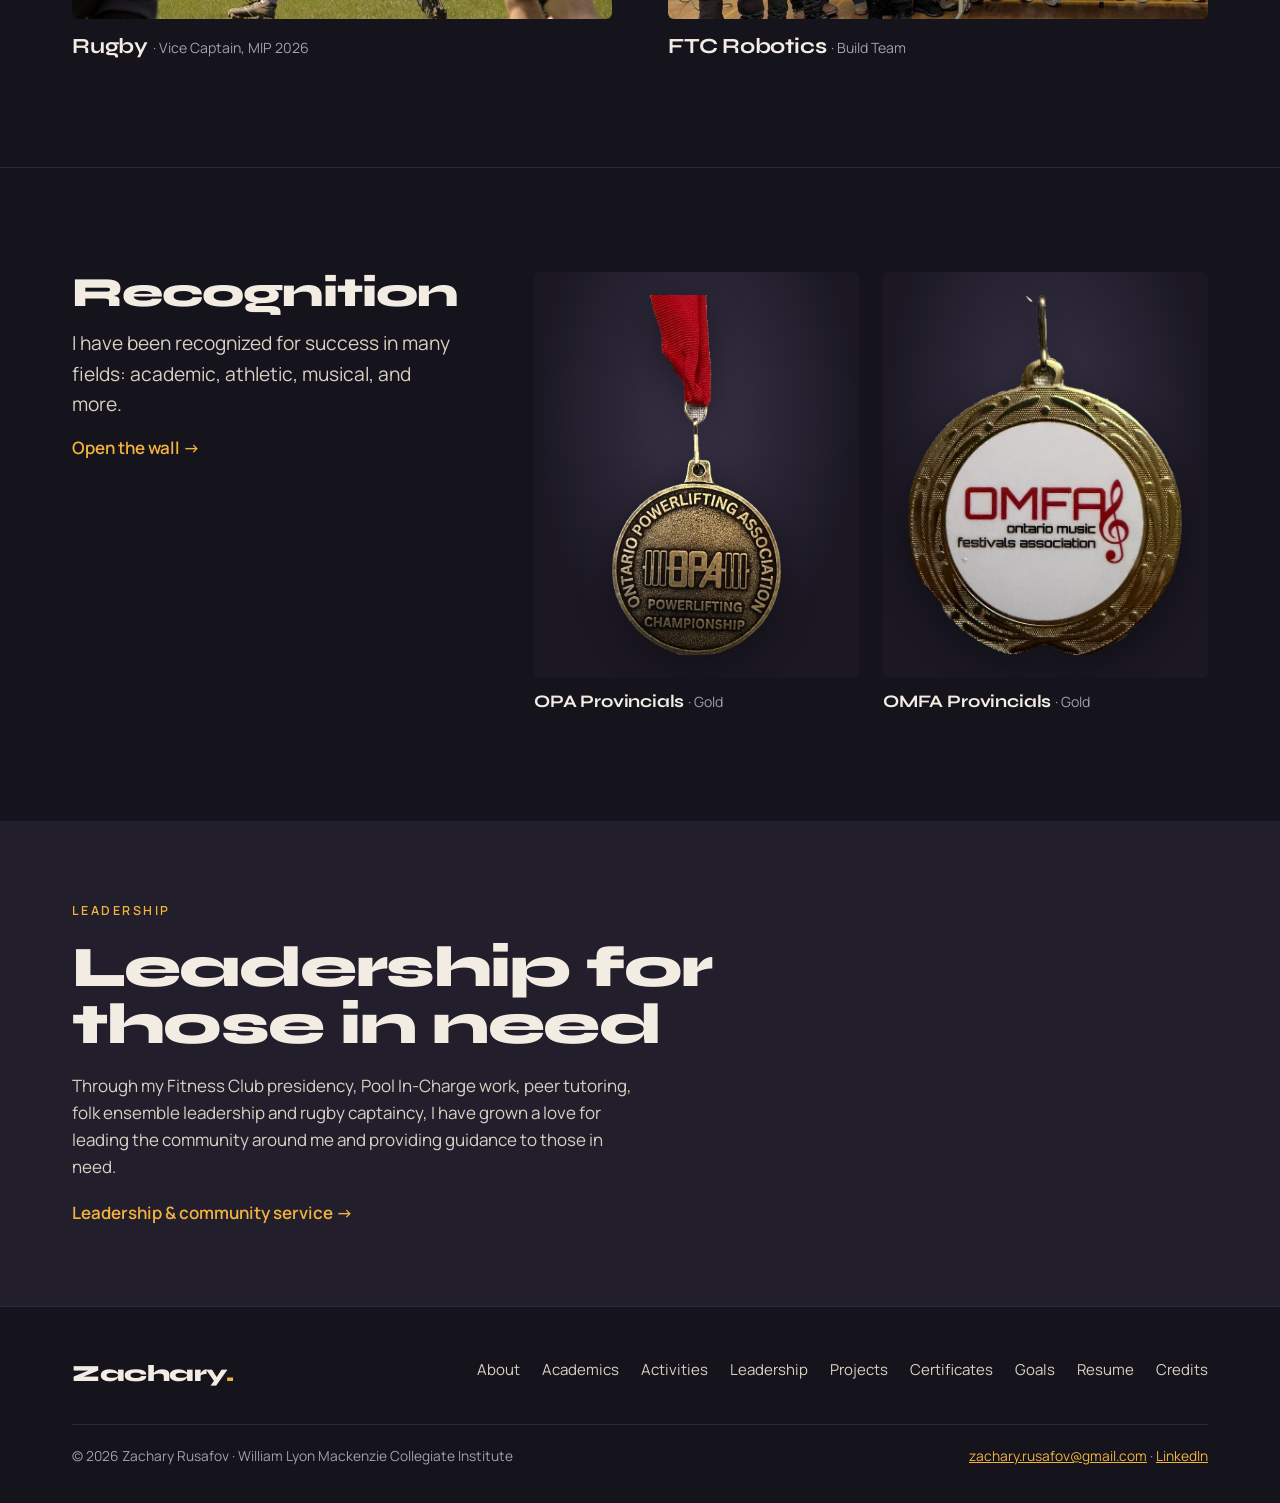
==== commit 9e1bcfe0: "Specify guitar levels for OMFA and Kiwanis on the home page Co-Authored-By: Claude Opus 5.5 <noreply" ====
--- a/index.html
+++ b/index.html
@@ -75,7 +75,7 @@
                     <div class="act-text">
                         <span class="kicker">Music</span>
                         <h2>Classical guitar</h2>
-                        <p>At the Toronto Kiwanis Festival and the OMFA Provincials, I achieved 1st place medals in Level 6 Classical Guitar.</p>
+                        <p>At the Toronto Kiwanis Festival and the OMFA Provincials, I achieved 1st place medals in classical guitar: Level 6 at the OMFA and Grade 7 at Kiwanis.</p>
                         <dl class="facts"><div><dt>Since</dt><dd>Grade 4</dd></div><div><dt>Results</dt><dd>2 provincial-level golds</dd></div></dl>
                         <p class="quote">Guitar taught me to respect consistent effort over bursts of motivation.</p>
                     </div>
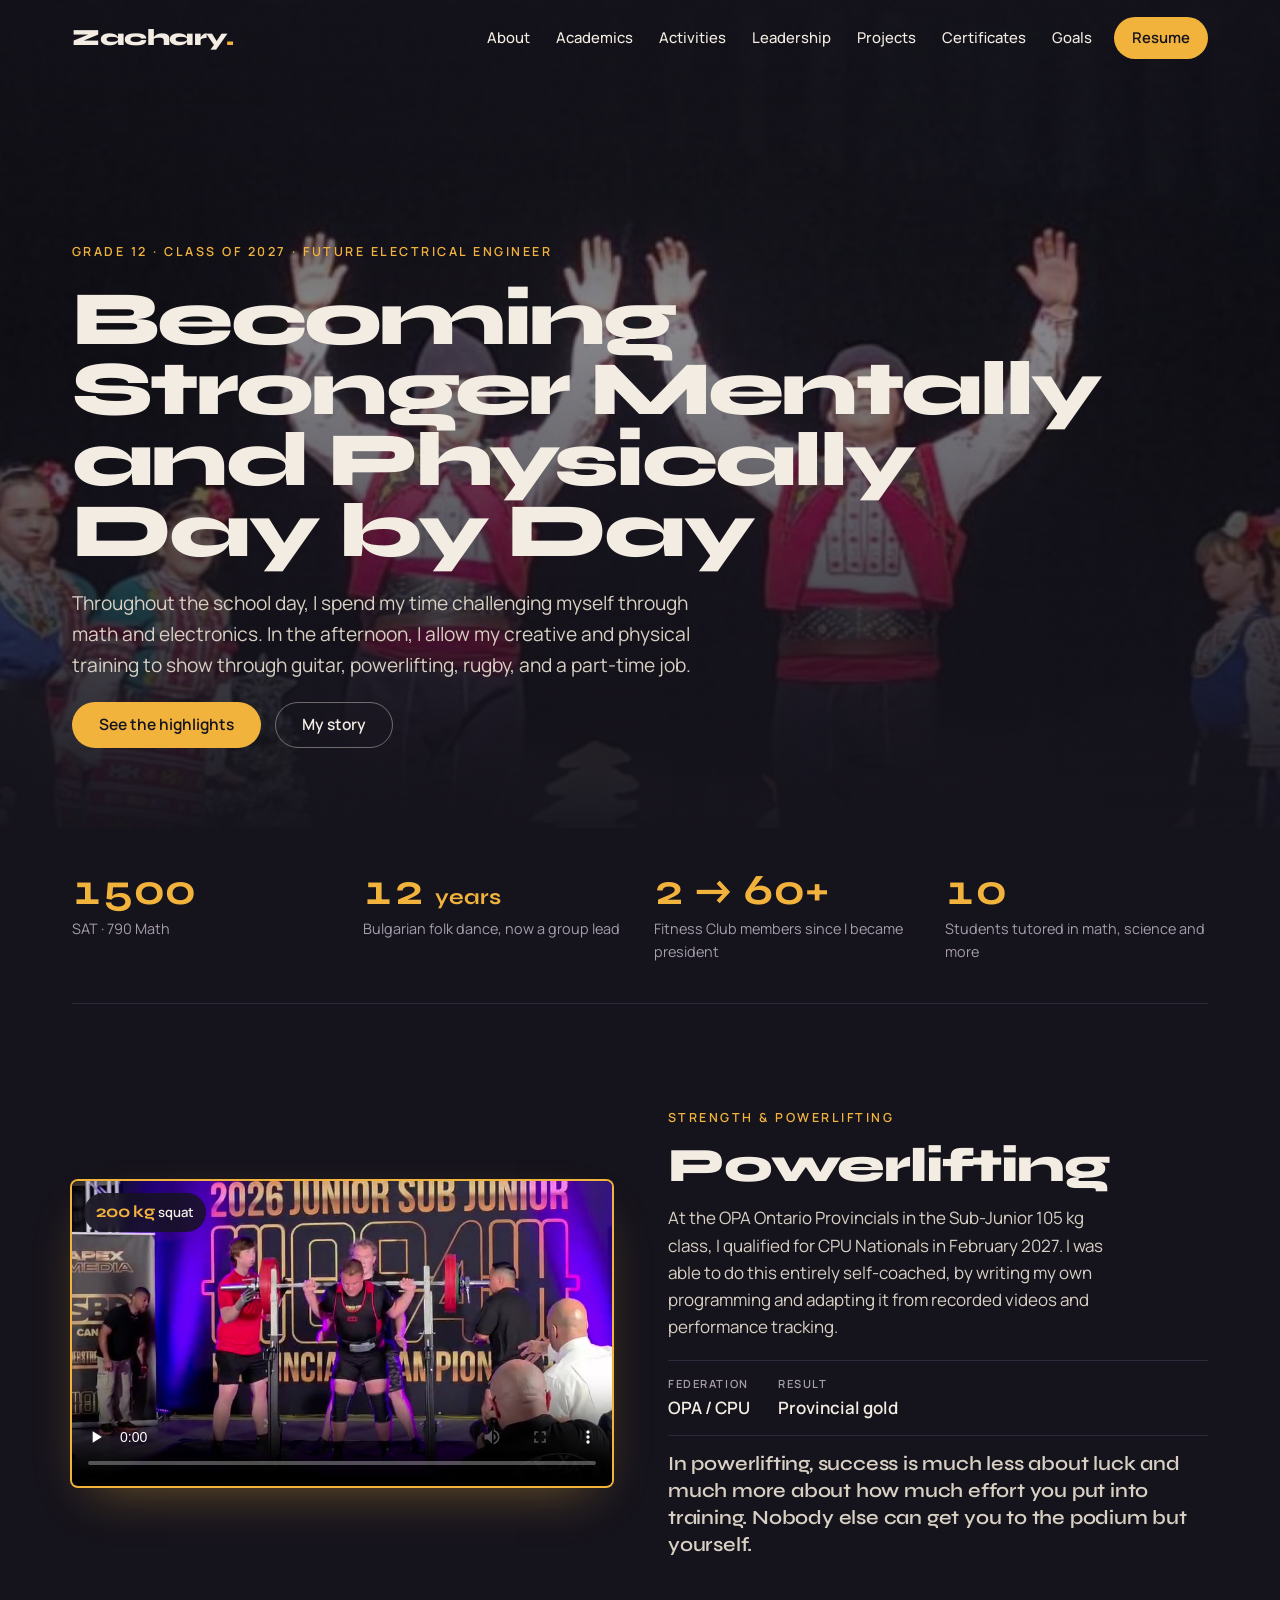
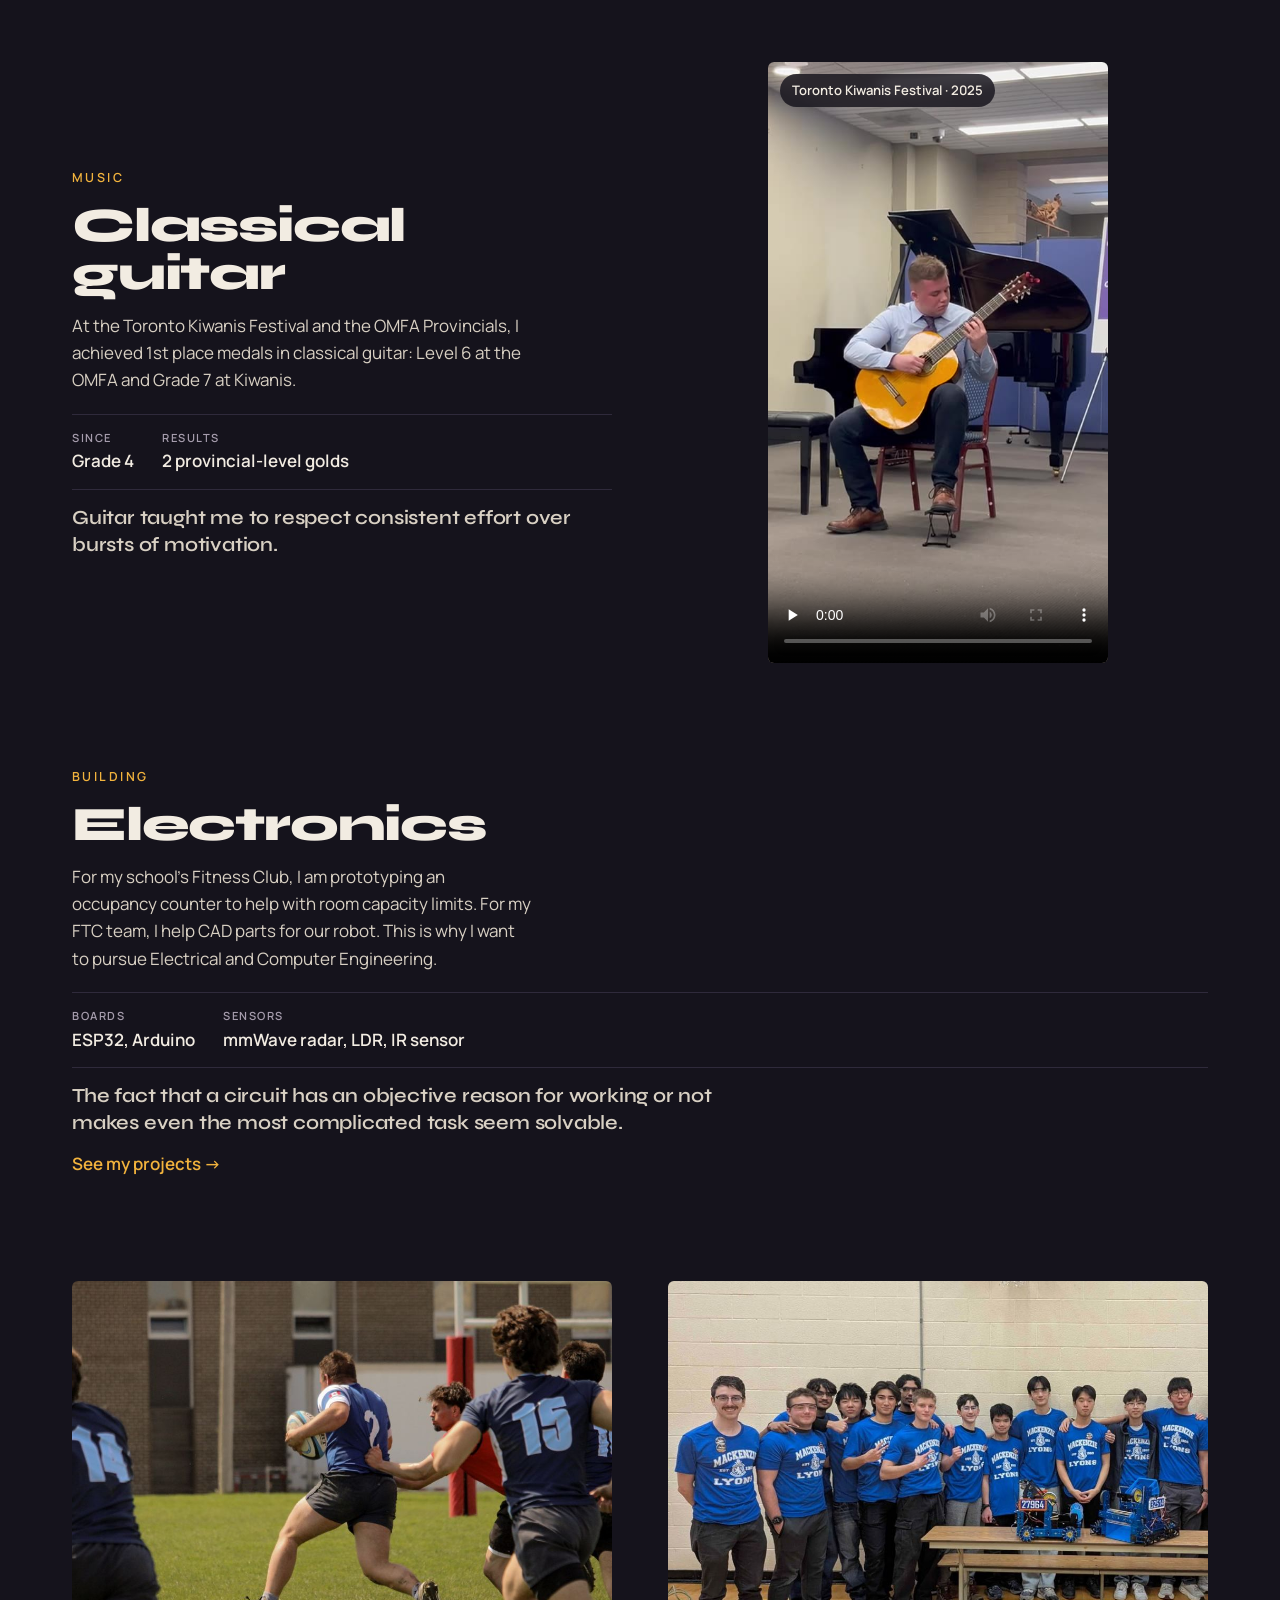
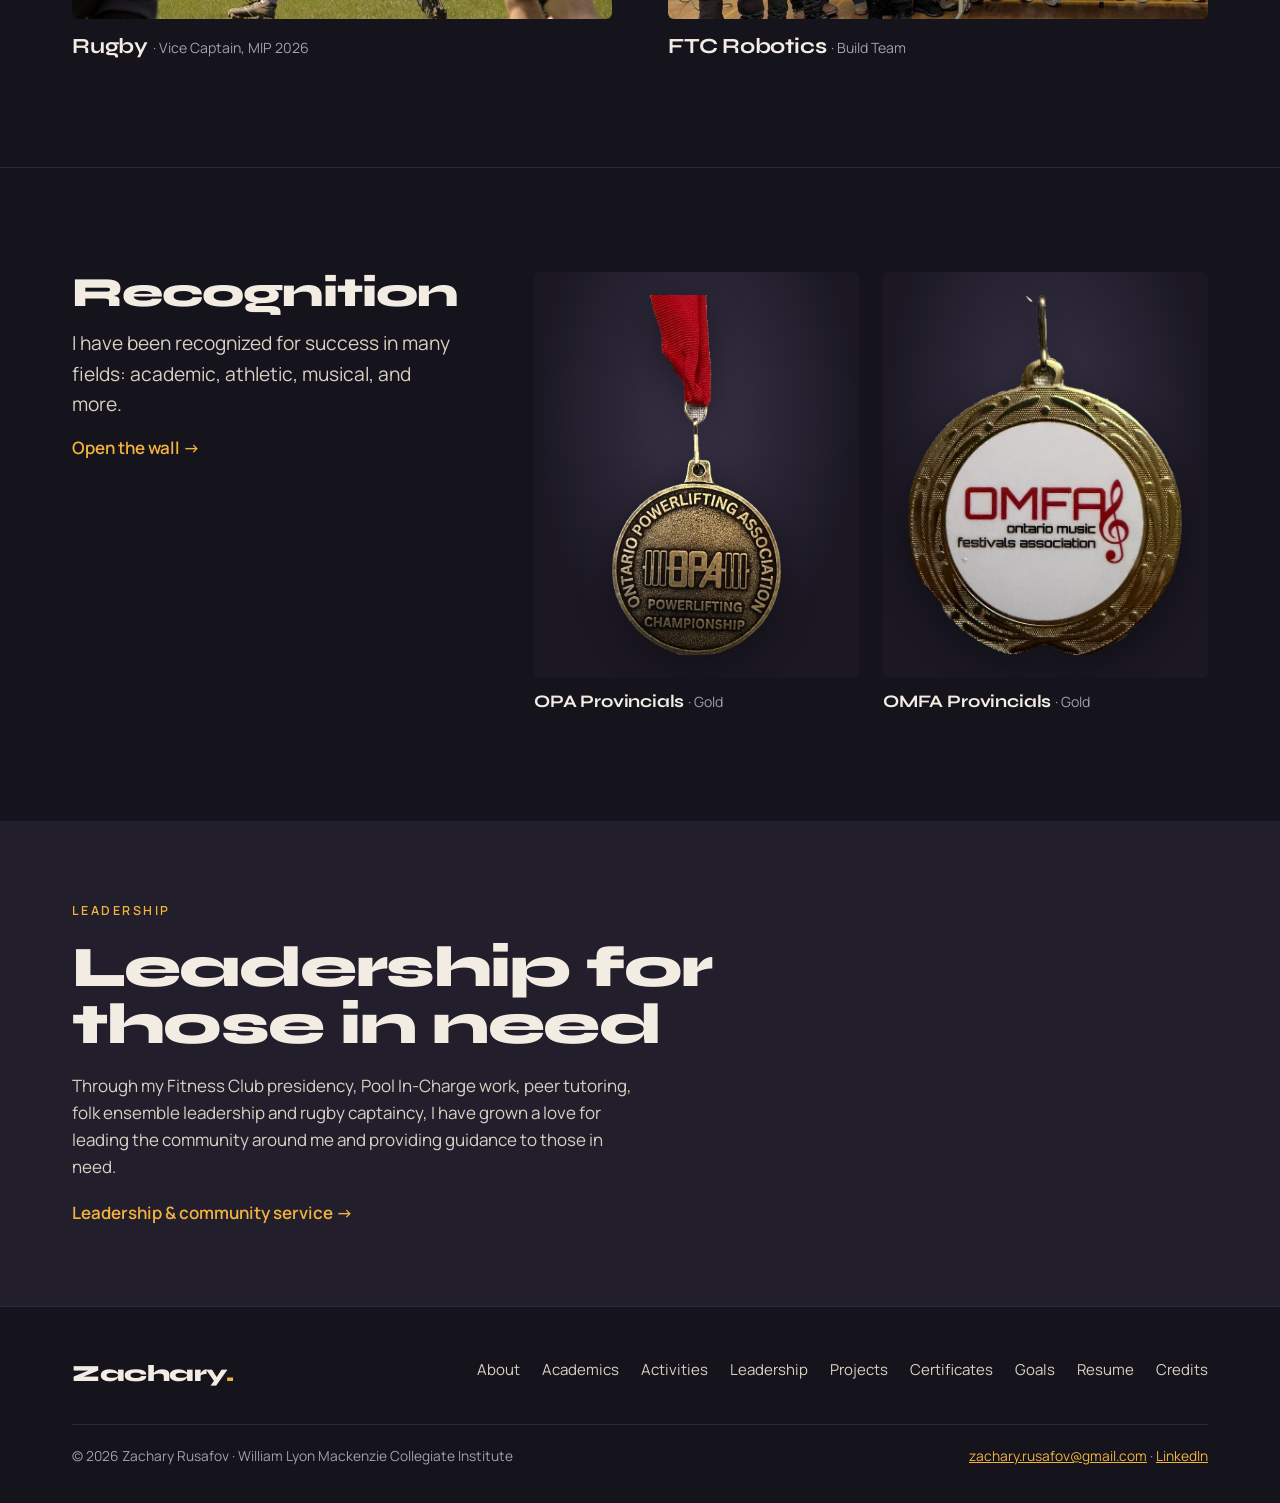
==== commit 5ccb65ac: "New home page heading and intro - Heading: Becoming Stronger Mentally and Physically Day by Day - Ne" ====
--- a/index.html
+++ b/index.html
@@ -40,8 +40,8 @@
             <img src="assets/web/dance.jpg" alt="Zachary performing Bulgarian folk dance on stage">
             <div class="wrap">
                 <span class="kicker">Grade 12 · Class of 2027 · Future electrical engineer</span>
-                <h1>Every stage is a classroom.</h1>
-                <p class="lede">Math and electronics by day. Powerlifting, rugby, classical guitar and Bulgarian folk dance the rest of the time, plus a job running a city pool.</p>
+                <h1>Becoming Stronger Mentally and Physically Day by Day</h1>
+                <p class="lede">Throughout the school day, I spend my time challenging myself through math and electronics. In the afternoon, I allow my creative and physical training to show through guitar, powerlifting, rugby, and a part-time job.</p>
                 <div class="btn-row">
                     <a href="activities.html" class="btn btn-amber">See the highlights</a>
                     <a href="about.html" class="btn btn-line">My story</a>
--- a/style.css
+++ b/style.css
@@ -130,7 +130,7 @@
 .stage > img { position: absolute; inset: 0; width: 100%; height: 100%; object-fit: cover; object-position: center 30%; opacity: .55; z-index: -2; animation: lights-up 2.2s ease-out both; }
 .stage::after { content: ''; position: absolute; inset: 0; z-index: -1; background: linear-gradient(180deg, rgba(21,19,28,.65) 0%, rgba(21,19,28,.1) 40%, rgba(21,19,28,.97) 100%); }
 .stage .wrap { margin-top: auto; width: 100%; padding-bottom: clamp(48px, 8vw, 80px); padding-top: 140px; display: grid; gap: 22px; }
-.stage h1 { max-width: 11ch; }
+.stage h1 { max-width: 15ch; font-size: clamp(2.2rem, 6vw, 5.4rem); }
 @keyframes lights-up { from { opacity: 0; transform: scale(1.04); } to { opacity: .55; transform: none; } }
 
 /* ---------- Page banner (inner pages) ---------- */
